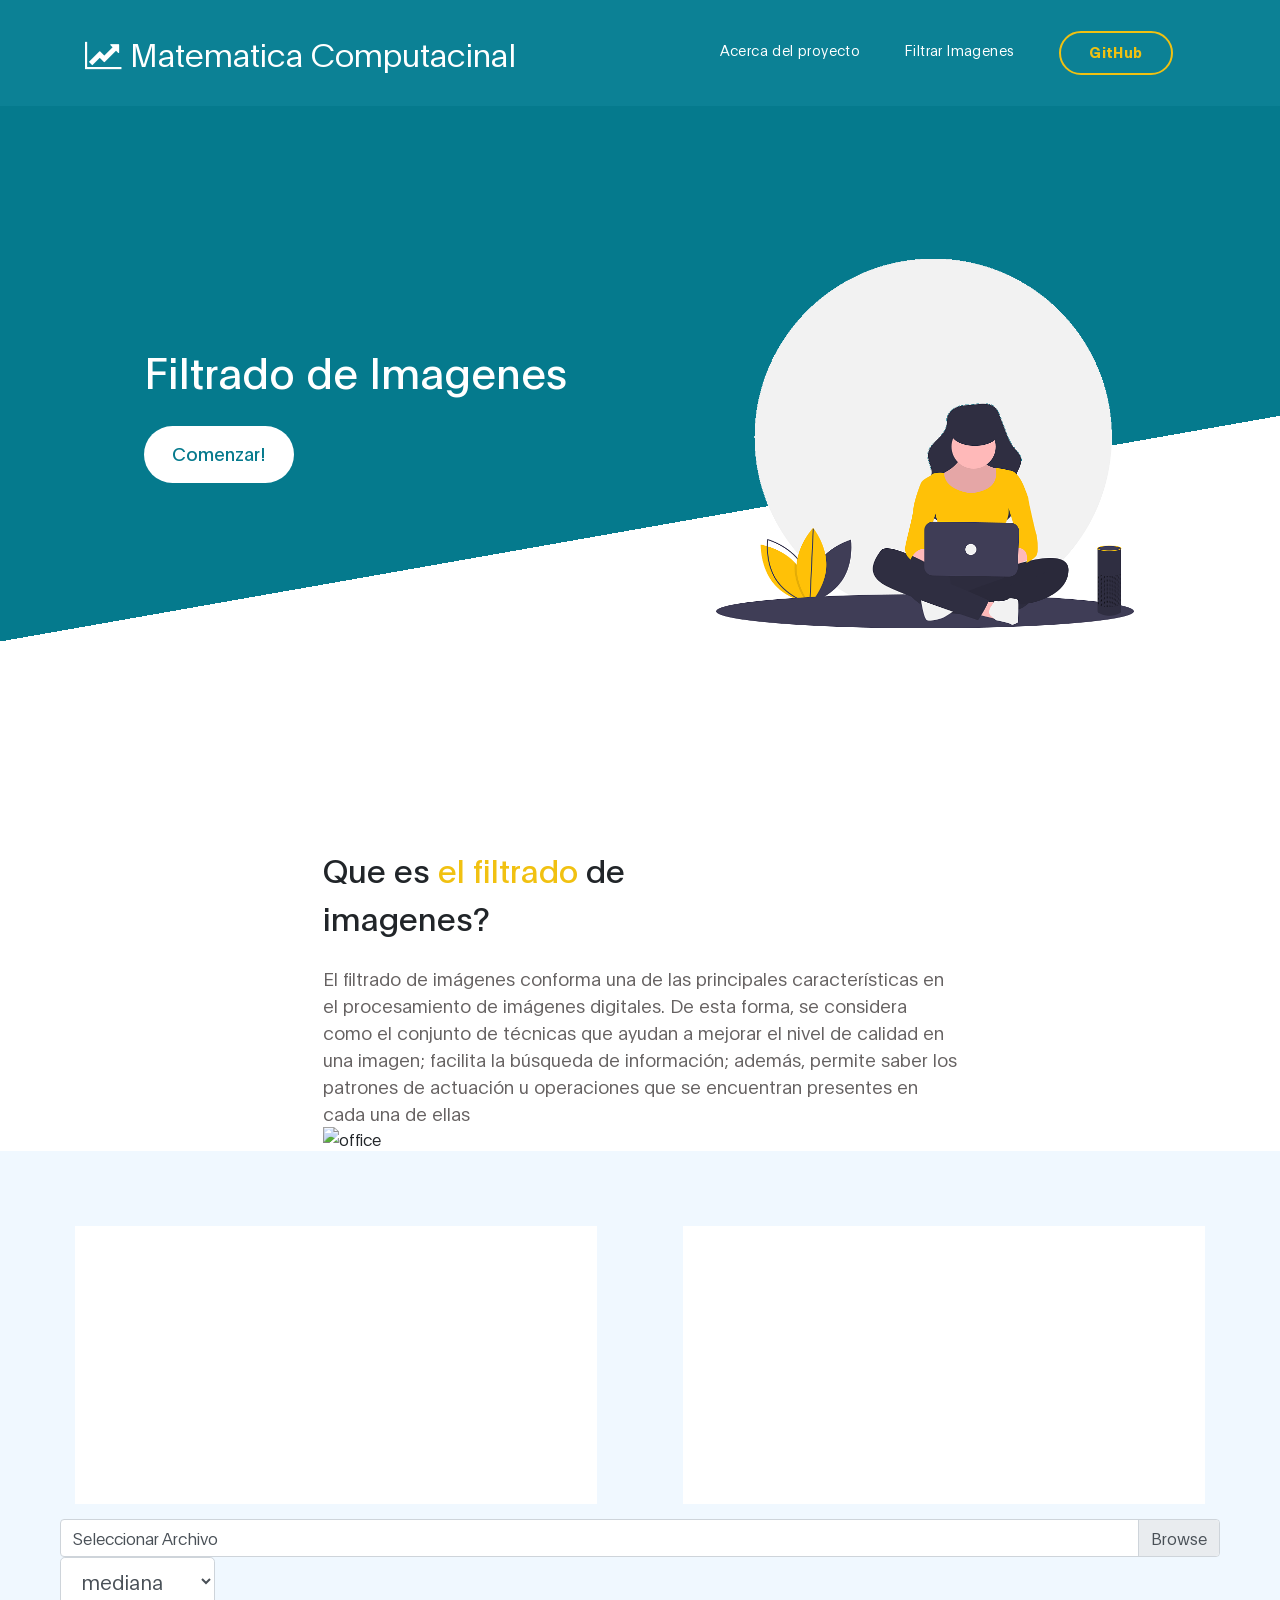
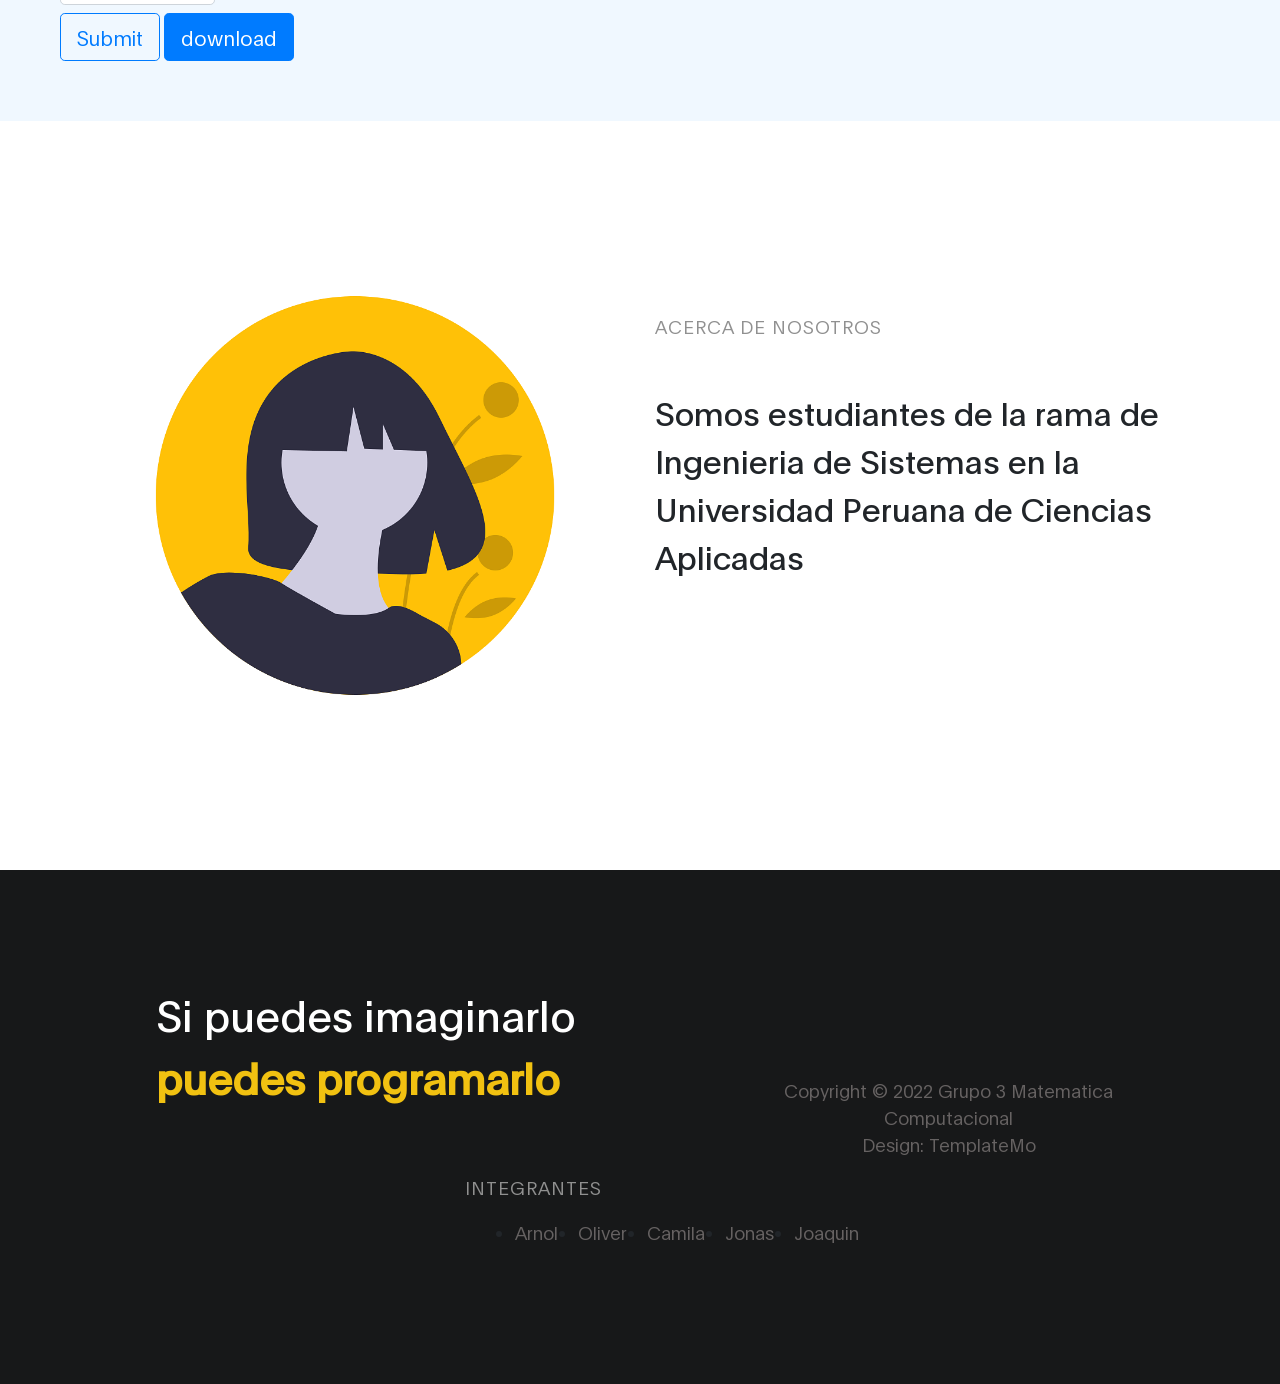
==== index.html @ 37f02e91 "eliminando cosas inutiles" ====
<!DOCTYPE html>
<html lang="en">
    <head>
        <title>Filtrado de Imagenes</title>
        <!--


https://templatemo.com/tm-538-digital-trend

-->
        <meta charset="UTF-8" />
        <meta http-equiv="X-UA-Compatible" content="IE=Edge" />
        <meta name="description" content="" />
        <meta name="keywords" content="" />
        <meta name="author" content="" />
        <meta
            name="viewport"
            content="width=device-width, initial-scale=1, maximum-scale=1"
        />

        <link rel="stylesheet" href="css/bootstrap.min.css" />
        <link rel="stylesheet" href="css/style.css" />
        <link rel="stylesheet" href="css/font-awesome.min.css" />
        <link rel="stylesheet" href="css/aos.css" />
        <link rel="stylesheet" href="css/owl.carousel.min.css" />
        <link rel="stylesheet" href="css/owl.theme.default.min.css" />
        <link rel="stylesheet" href="codigo/style.css" />

        <!-- MAIN CSS -->
        <link rel="stylesheet" href="css/templatemo-digital-trend.css" />
    </head>

    <body>
        <!-- MENU BAR -->
        <nav class="navbar navbar-expand-lg">
            <div class="container">
                <a class="navbar-brand" href="index.html">
                    <i class="fa fa-line-chart"></i>
                    Matematica Computacinal
                </a>

                <button
                    class="navbar-toggler"
                    type="button"
                    data-toggle="collapse"
                    data-target="#navbarNav"
                    aria-controls="navbarNav"
                    aria-expanded="false"
                    aria-label="Toggle navigation"
                >
                    <span class="navbar-toggler-icon"></span>
                </button>

                <div class="collapse navbar-collapse" id="navbarNav">
                    <ul class="navbar-nav ml-auto">
                        <li class="nav-item">
                            <a href="#about" class="nav-link smoothScroll"
                                >Acerca del proyecto</a
                            >
                        </li>
                        <li class="nav-item">
                            <a href="#project" class="nav-link smoothScroll"
                                >Filtrar Imagenes</a
                            >
                        </li>
                        <li class="nav-item">
                            <a
                                href="https://github.com/oliverTuesta/filtradoImagenes"
                                target="_blank"
                                class="nav-link contact"
                                >GitHub</a
                            >
                        </li>
                    </ul>
                </div>
            </div>
        </nav>

        <!-- HERO -->
        <section
            class="hero hero-bg d-flex justify-content-center align-items-center"
        >
            <div class="container">
                <div class="row">
                    <div
                        class="col-lg-6 col-md-10 col-12 d-flex flex-column justify-content-center align-items-center"
                    >
                        <div class="hero-text">
                            <h1 class="text-white" data-aos="fade-up">
                                Filtrado de Imagenes
                            </h1>

                            <a
                                href="#project"
                                class="custom-btn btn-bg btn mt-3"
                                data-aos="fade-up"
                                data-aos-delay="100"
                                >Comenzar!</a
                            >
                        </div>
                    </div>

                    <div class="col-lg-6 col-12">
                        <div
                            class="hero-image"
                            data-aos="fade-up"
                            data-aos-delay="300"
                        >
                            <img
                                src="images/working-girl.png"
                                class="img-fluid"
                                alt="working girl"
                            />
                        </div>
                    </div>
                </div>
            </div>
        </section>

        <!-- ABOUT -->
        <section class="about section-padding pb-0" id="about">
            <div class="container">
                <div class="row">
                    <div class="col-lg-7 mx-auto col-md-10 col-12">
                        <div class="about-info">
                            <h2 class="mb-4" data-aos="fade-up">
                                Que es
                                <strong>el filtrado</strong>
                                de imagenes?
                            </h2>

                            <p class="mb-0" data-aos="fade-up">
                                El filtrado de imágenes conforma una de las
                                principales características en el procesamiento
                                de imágenes digitales. De esta forma, se
                                considera como el conjunto de técnicas que
                                ayudan a mejorar el nivel de calidad en una
                                imagen; facilita la búsqueda de información;
                                además, permite saber los patrones de actuación
                                u operaciones que se encuentran presentes en
                                cada una de ellas
                            </p>
                        </div>

                        <div
                            class="about-image"
                            data-aos="fade-up"
                            data-aos-delay="200"
                        >
                            <img
                                src="images/office.png"
                                class="img-fluid"
                                alt="office"
                            />
                        </div>
                    </div>
                </div>
            </div>
        </section>

        <!-- PROJECT -->
        <section class="project section-padding" id="project">
            <div data-aos="fade-up" class="imagenes">
                <canvas id="imagen_filtrada" width="750" height="400"> </canvas>
                <canvas id="imagen_original" width="750" height="400"> </canvas>
            </div>
            <div class="custom-file" data-aos="fade-up">
                <input
                    id="image_input"
                    type="file"
                    class="custom-file-input"
                    lang="es"
                    accept="image/jpeg, jpg, png"
                />
                <label class="custom-file-label" for="customFileLang"
                    >Seleccionar Archivo</label
                >
            </div>
            <form data-aos="fade-up" action="filtro" method="post">
                <label for="filtro" class="">
                    <select
                        data-aos="fade-up"
                        name="filtro"
                        id="filtro"
                        class="form-control form-control-lg"
                    >
                        <option value="mediana">mediana</option>
                        <option value="media1/9">media1/9</option>
                        <option value="media1/16">media1/16</option>
                        <option value="laplaciano">lapaciano</option>
                    </select>
                </label>
            </form>
            <div id="submit">
                <button
                    class="btn btn-lg btn-outline-primary"
                    data-aos="fade-up"
                    id="submit"
                    type="submit"
                    onclick="submit()"
                >
                    Submit
                </button>

                <button
                    class="btn btn-lg btn-primary"
                    data-aos="fade-up"
                    id="download-button"
                    type="download"
                    onclick="downloadCanvas()"
                >
                    download
                </button>
            </div>
        </section>

        <!-- TESTIMONIAL -->
        <section class="testimonial section-padding">
            <div class="container">
                <div class="row">
                    <div class="col-lg-6 col-md-5 col-12">
                        <div class="contact-image" data-aos="fade-up">
                            <img
                                src="images/female-avatar.png"
                                class="img-fluid"
                                alt="website"
                            />
                        </div>
                    </div>

                    <div class="col-lg-6 col-md-7 col-12">
                        <h4
                            class="my-5 pt-3"
                            data-aos="fade-up"
                            data-aos-delay="100"
                        >
                            Acerca de Nosotros
                        </h4>

                        <div
                            class="quote"
                            data-aos="fade-up"
                            data-aos-delay="200"
                        ></div>

                        <h2
                            class="mb-4"
                            data-aos="fade-up"
                            data-aos-delay="300"
                        >
                            Somos estudiantes de la rama de Ingenieria de
                            Sistemas en la Universidad Peruana de Ciencias
                            Aplicadas
                        </h2>
                    </div>
                </div>
            </div>
        </section>
        <footer class="site-footer">
            <div class="container">
                <div class="row">
                    <div class="col-lg-5 mx-lg-auto col-md-8 col-10">
                        <h1
                            class="text-white"
                            data-aos="fade-up"
                            data-aos-delay="100"
                        >
                            Si puedes imaginarlo
                            <strong>puedes programarlo</strong>
                        </h1>
                    </div>

                    <div
                        class="col-lg-4 mx-lg-auto text-center col-md-8 col-12"
                        data-aos="fade-up"
                        data-aos-delay="400"
                    >
                        <p class="copyright-text">
                            Copyright &copy; 2022 Grupo 3 Matematica
                            Computacional
                            <br />
                            <a
                                rel="nofollow noopener"
                                href="https://templatemo.com"
                                >Design: TemplateMo</a
                            >
                        </p>
                    </div>

                    <div
                        class="col-lg-4 mx-lg-auto col-md-6 col-12"
                        data-aos="fade-up"
                        data-aos-delay="500"
                    >
                        <h4>Integrantes</h4>
                        <ul id="integrantes">
                            <li>
                                <p>Arnol</p>
                            </li>
                            <li>
                                <p>Oliver</p>
                            </li>

                            <li>
                                <p>Camila</p>
                            </li>
                            <li>
                                <p>Jonas</p>
                            </li>
                            <li>
                                <p>Joaquin</p>
                            </li>
                        </ul>
                    </div>
                </div>
            </div>
        </footer>

        <!-- SCRIPTS -->
        <script src="codigo/app.js"></script>
        <script src="js/jquery.min.js"></script>
        <script src="js/bootstrap.min.js"></script>
        <script src="js/aos.js"></script>
        <script src="js/owl.carousel.min.js"></script>
        <script src="js/smoothscroll.js"></script>
        <script src="js/custom.js"></script>
    </body>
</html>
---- css/style.css ----
#integrantes {
    display: flex;
    flex-direction: row;
}
#integrantes li {
    margin: 10px;
}
---- codigo/style.css ----
#project {
    padding: 60px;
}

#imagen_filtrada,
#imagen_original {
    background-color: White;
}

.imagenes {
    text-align: center;
    display: flex;
    flex-direction: row-reverse;
    justify-content: space-between;
}
.imagenes canvas {
    margin: 15px;
    width: 45%;
}

@media (max-width: 880px) {
    .imagenes {
        margin-left: auto;
        margin-right: auto;
        width: 100%;
        margin: 15px auto;
        flex-direction: column;
        width: max-content;
    }
}

#image_input {
    margin: 10px;
}
---- css/templatemo-digital-trend.css ----
/*

DIGITAL TREND

https://templatemo.com/tm-538-digital-trend

*/
  
  @font-face {
      font-family: 'Plain-Regular';
      src: url('../fonts/Plain-Regular.woff2') format('woff2'),
          url('../fonts/Plain-Regular.woff') format('woff');
      font-weight: normal;
      font-style: normal;
  }

  @font-face {
      font-family: 'Plain-Light';
      src: url('../fonts/Plain-Light.woff2') format('woff2'),
          url('../fonts/Plain-Light.woff') format('woff');
      font-weight: bold;
      font-style: normal;
  }

  @font-face {
      font-family: 'Plain-Bold';
      src: url('../fonts/Plain-Bold.woff2') format('woff2'),
          url('../fonts/Plain-Bold.woff') format('woff');
      font-weight: bold;
      font-style: normal;
  }

  :root {
    --primary-color:        #057a8d;
    --secondary-color:      #f1c111;
    --white-color:          #ffffff;
    --dark-color:           #171819;
    --project-bg:           #f0f8ff;
    --menu-bg:              #0c8195;

    --title-color:          #15141a;
    --gray-color:           #909090;
    --link-color:           #404040;
    --p-color:              #666262;

    --base-font-family:     'Plain-Light', sans-serif;
    --title-font-family:    'Plain-Regular', sans-serif;
    --font-bold-family:     'Plain-Bold', sans-serif;
    --font-weight-bold:     bold;

    --h1-font-size:         42px;
    --h2-font-size:         32px;
    --h3-font-size:         24px;
    --p-font-size:          18px;
    --base-font-size:       16px;
    --menu-font-size:       14px;

    --border-radius-large:  100px;
    --border-radius-small:  5px;
  }

  body {
    background: var(--white-color);
    font-family: var(--base-font-family);
  }


  /*---------------------------------------
     TYPOGRAPHY              
  -----------------------------------------*/

  h1,h2,h3,h4,h5,h6 {
    font-family: var(--title-font-family);
    line-height: inherit;
  }

  h1 {
    color: var(--title-color);
    font-size: var(--h1-font-size);
  }

  h2 {
    font-size: var(--h2-font-size);
    font-weight: 100;
  }

  h3 {
    font-size: var(--h3-font-size);
    font-weight: 100;
    margin-bottom: 0;
  }

  h4 {
    color: var(--gray-color);
    font-family: var(--base-font-family);
    font-size: var(--p-font-size);
    letter-spacing: 1px;
    text-transform: uppercase;
  }

  p {
    color: var(--p-color);
    font-size: var(--p-font-size);
    line-height: 1.5em;
  }

  b, 
  strong {
    letter-spacing: 0;
    color: var(--secondary-color);
  }


  /*  BLOCKQUOTES */
  .quote {
    position: relative;
    margin: 0;
  }

  .quote::after {
    content: "“";
    position: absolute;
    bottom: -80px;
    left: 20px;
    font-family: times;
    color: var(--gray-color);
    font-weight: var(--font-weight-bold);
    font-size: 14em;
    line-height: 0;
    opacity: 0.10;
  }

  blockquote {
    border-left: 5px solid rgba(0,0,0,0.05);
    display: block;
    margin: 42px 0;
    padding: 14px 22px;
    color: rgba(0,0,0,0.5);
  }


  /* BUTTON */
  .custom-btn {
    background: transparent;
    border: 2px solid var(--dark-color);
    border-radius: var(--border-radius-large);
    padding: 12px 26px 14px 26px;
    color: var(--dark-color);
    font-family: var(--title-font-family);
    font-size: var(--p-font-size);
    white-space: nowrap;
  }

  .custom-btn.btn-bg {
    background: var(--white-color);
    color: var(--primary-color);
    border-color: transparent;
	transition: all .3s ease;
  }
  
  .custom-btn:hover,
  .custom-btn:focus {
    background: var(--dark-color);
    color: var(--white-color);
    border-color: transparent;
  }


  /*---------------------------------------
     GENERAL               
  -----------------------------------------*/

  * {
    -webkit-box-sizing: border-box;
    -moz-box-sizing: border-box;
    box-sizing: border-box;
  }

  *::before,
  *::after {
    -webkit-box-sizing: border-box;
    -moz-box-sizing: border-box;
    box-sizing: border-box;
  }

  a {
    color: var(--link-color);
    font-weight: normal;
    text-decoration: none;
  }

  a:hover, 
  a:active, 
  a:focus {
    color: var(--secondary-color);
    outline: none;
    text-decoration: none;
  }

  ::selection {
    background: var(--secondary-color);
    color: var(--white-color);
  }

  .section-padding {
    padding: 8em 0;
  }
  .section-padding-half {
    padding: 4em 0;
  }

  .google-map iframe {
    display: block;
    width: 100%;
  }



  /*---------------------------------------
    MENU             
  -----------------------------------------*/

  .navbar {
    background: var(--menu-bg);
    z-index: 2;
    top: 0;
    right: 0;
    left: 0;
    padding: 1.5em;
  }

  .navbar-brand {
    color: var(--white-color);
    font-size: var(--h2-font-size);
  }

  .nav-link {
    color: var(--white-color);
    font-size: var(--menu-font-size);
    letter-spacing: 0.4px;
    margin: 0 1.6em;
    padding: 0.6em;
  }

  .nav-link.active,
  .nav-link:hover {
    color: var(--secondary-color);
  }

  .navbar-expand-lg .navbar-nav .nav-link {
    padding-right: 0;
    padding-left: 0;
  }

  .navbar-expand-lg .navbar-nav .nav-link.contact {
    border: 2px solid var(--secondary-color);
    border-radius: var(--border-radius-large);
    color: var(--secondary-color);
    font-family: var(--font-bold-family);
    padding: 0.6em 2em 0.8em 2em;
  }

  .navbar-expand-lg .navbar-nav .nav-link.contact:hover,
  .navbar-expand-lg .navbar-nav .nav-link.contact.active {
    background: var(--secondary-color);
    color: var(--white-color);
  }

  .navbar-nav .navbar-toggler-icon {
    background: none;
  }

  .navbar-toggler {
    border: 0;
    padding: 0;
    cursor: pointer;
    margin: 0 10px 0 0;
    width: 30px;
    height: 35px;
    outline: none;
  }

  .navbar-toggler:focus {
    outline: none;
  }

  .navbar-toggler[aria-expanded="true"] .navbar-toggler-icon {
    background: transparent;
  }

  .navbar-toggler[aria-expanded="true"] .navbar-toggler-icon::before,
  .navbar-toggler[aria-expanded="true"] .navbar-toggler-icon::after {
    transition: top 300ms 50ms ease, -webkit-transform 300ms 350ms ease;
    transition: top 300ms 50ms ease, transform 300ms 350ms ease;
    transition: top 300ms 50ms ease, transform 300ms 350ms ease, -webkit-transform 300ms 350ms ease;
    top: 0;
  }

  .navbar-toggler[aria-expanded="true"] .navbar-toggler-icon::before {
    transform: rotate(45deg);
  }

  .navbar-toggler[aria-expanded="true"] .navbar-toggler-icon::after {
    transform: rotate(-45deg);
  }

  .navbar-toggler .navbar-toggler-icon {
    background: var(--white-color);
    transition: background 10ms 300ms ease;
    display: block;
    width: 30px;
    height: 2px;
    position: relative;
  }

  .navbar-toggler .navbar-toggler-icon::before,
  .navbar-toggler .navbar-toggler-icon::after {
    transition: top 300ms 350ms ease, -webkit-transform 300ms 50ms ease;
    transition: top 300ms 350ms ease, transform 300ms 50ms ease;
    transition: top 300ms 350ms ease, transform 300ms 50ms ease, -webkit-transform 300ms 50ms ease;
    position: absolute;
    right: 0;
    left: 0;
    background: var(--white-color);
    width: 30px;
    height: 2px;
    content: '';
  }

  .navbar-toggler .navbar-toggler-icon::before {
    top: -8px;
  }

  .navbar-toggler .navbar-toggler-icon::after {
    top: 8px;
  }



  /*---------------------------------------
     HERO              
  -----------------------------------------*/

  .hero {
    position: relative;
    padding: 5em 0;
    overflow: hidden;
  }

  .hero-bg {
    background: linear-gradient(170deg, var(--primary-color) 64%, var(--white-color) 30%);
  }

  .hero-image {
    position: relative;
    top: 2em;
  }



  /*---------------------------------------
     PROJECT              
  -----------------------------------------*/

  .project {
    background: var(--project-bg);
  }

  .project-wrapper {
    position: relative;
  }

  .project-wrapper img {
    border-radius: var(--border-radius-small);
  }

  .project-info {
    background: var(--white-color);
    border-radius: var(--border-radius-small);
    position: absolute;
    bottom: 32px;
    right: 32px;
    left: 32px;
    width: 90%;
    padding: 32px;
  }

  .project-info small {
    font-family: Plain-Bold;
    color: var(--gray-color);
    position: relative;
    top: 2px;
  }

  .project-info a {
    color: var(--primary-color);
  }

  .project-info .project-icon {
    background: var(--primary-color);
  }

  .project-icon {
    position: absolute;
    right: 30px;
    top: 40px;
    background: var(--dark-color);
    border-radius: var(--border-radius-large);
    color: var(--white-color);
    font-size: var(--h2-font-size);
    width: 40px;
    height: 40px;
    line-height: 40px;
    text-align: center;
    padding-left: 5px;
  }

  .owl-theme .owl-dots .owl-dot {
    outline: none;
  }

  .owl-theme .owl-dots .owl-dot span {
    background: var(--gray-color);
    width: 50px;
    height: 3px;
    margin:  35px 5px;
  }

  .owl-theme .owl-dots .owl-dot.active span, 
  .owl-theme .owl-dots .owl-dot:hover span {
    background: var(--secondary-color);
  }

  .list-detail {
    margin-left: 1em;
    padding-left: 1em;
    position: relative;
  }

  .list-detail li {
    display: block;
    list-style: none;
    margin: 0.6em 0 0 0.8em;
  }

  .list-detail li::before {
    content: "";
    width: 0;
    height: 0;
    border-width: 0 16px 16px 0;
    border-color: transparent var(--secondary-color) transparent transparent;
    border-style: solid;
    position: absolute;
    left: 0;
  }

  .list-detail span {
    position: relative;
    bottom: 5px;
  }

  .client-info img {
    width: 100px;
    margin-right: 1em;
  }



  /*---------------------------------------
      ABOUT            
  -----------------------------------------*/

  .about {
    position: relative;
    overflow: hidden;
  }

  .about-image img {
    display: block;
    margin: 0 auto;
  }



  /*---------------------------------------
      BLOG            
  -----------------------------------------*/

  .blog-header {
    border-radius: var(--border-radius-small);
    position: relative;
    overflow: hidden;
  }

  .blog-header img {
    border-radius: var(--border-radius-small);
    display: block;
  }

  .blog-header-info {
    background: linear-gradient(transparent,rgba(0,0,0,0.95));
    position: absolute;
    right: 0;
    left: 0;
    bottom: 0;
    padding: 2em;
  }

  .blog-header-info h3 {
    max-width: 80%;
  }

  .blog-header-info a {
    color: var(--white-color);
  }

  .blog-header-info a:hover {
    color: var(--secondary-color);
  }

  .blog-sidebar img {
    border-radius: var(--border-radius-small);
    width: 159px;
    margin-right: 22px;
  }

  .blog-sidebar h3 {
    font-size: 18px;
  }



  /*---------------------------------------
     CONTACT              
  -----------------------------------------*/

  .newsletter-form .form-control,
  .contact-form .form-control {
    box-shadow: none;
    background: var(--project-bg);
    border: 0;
    padding: 1.7em 1.3em;
    margin: 14px 0;
  }

  .newsletter-form button,
  .contact-form #submit-button {
    background: var(--primary-color);
    border-radius: var(--border-radius-large);
    color: var(--white-color);
    cursor: pointer;
    font-size: var(--p-font-size);
    line-height: 0px;
    padding: 1.5em 1.3em;
  }

  .newsletter-form button {
    background: var(--secondary-color);
  }



  /*---------------------------------------
     FOOTER              
  -----------------------------------------*/

  .site-footer {
    background: var(--dark-color);
    padding: 7em 0 6em 0;
  }

  .site-footer a {
    color: var(--p-color);
  }

  .site-footer a:hover,
  .footer-icon {
    color: var(--secondary-color);
  }

  .footer-link li {
    display: inline-block;
    list-style: none;
    margin: 0 10px;
  }

  .copyright-text,
  .footer-link,
  .site-footer .social-icon {
    margin-top: 6em;
  }

  .copyright-text {
    margin-top: 5.3em;
  }



  /*---------------------------------------
     SOCIAL ICON              
  -----------------------------------------*/

  .social-icon {
    position: relative;
    padding: 0;
    margin: 4em 0 0 0;
  }

  .social-icon li {
    display: inline-block;
    list-style: none;
  }

  .social-icon li a {
    text-decoration: none;
    display: inline-block;
    font-size: var(--base-font-size);
    margin: 10px;
    text-align: center;
  }



  /*---------------------------------------
     RESPONSIVE STYLES              
  -----------------------------------------*/

  @media screen and (min-width: 1200px) {

    .about-info h2 {
      max-width: 70%;
    }
  }

  @media screen and (min-width: 991px) {

    .project h2 {
      max-width: 32%;
      margin: 0 auto;
    }
  }

  @media screen and (max-width: 991px) {

    .hero {
      padding-top: 14em;
    }

    .hero-text {
      bottom: 2em;
    }

    .navbar {
      padding: 1em;
    }

    .navbar-collapse {
      text-align: center;
      padding: 2.5em 0;
    }

    .nav-link {
      display: inline-block;
    }

    .navbar-expand-lg .navbar-nav .nav-link.contact {
      margin: 1em 0;
    }

    .copyright-text, 
    .footer-link, 
    .site-footer .social-icon {
      margin-top: 3em;
      padding: 0;
      text-align: left;
    }
  }

  @media screen and (max-width: 767px) {

    h1 {
      font-size: 36px;
    }

    h2 {
      font-size: 28px;
    }

    h3 {
      font-size: 22px;
    }

    .project-info {
      right: 0;
      left: 0;
      margin: 0 auto;
    }

    .footer-link, 
    .site-footer .social-icon {
      margin-top: 1em;
    }

    .copyright-text {
      margin: 2.5em 0 1em 0;
    }

    .footer-link li {
      margin-left: 0;
    }
  }
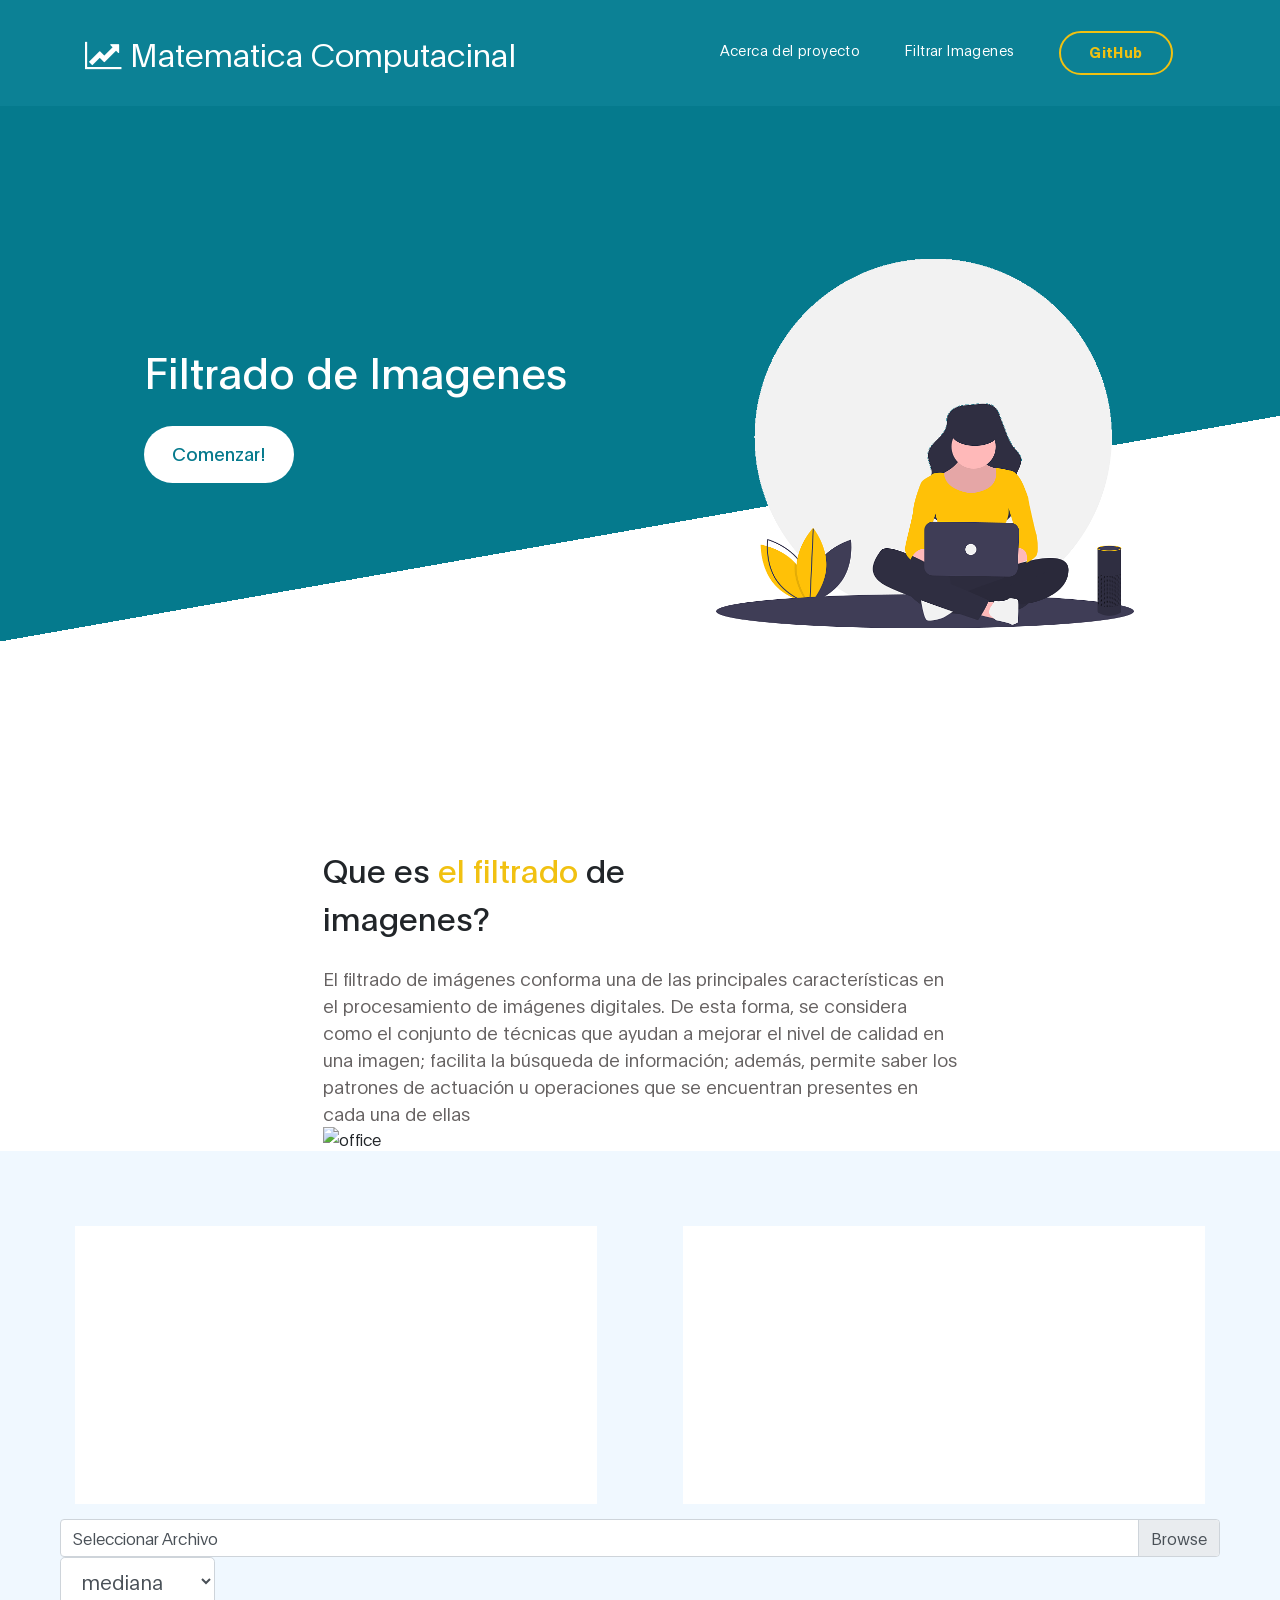
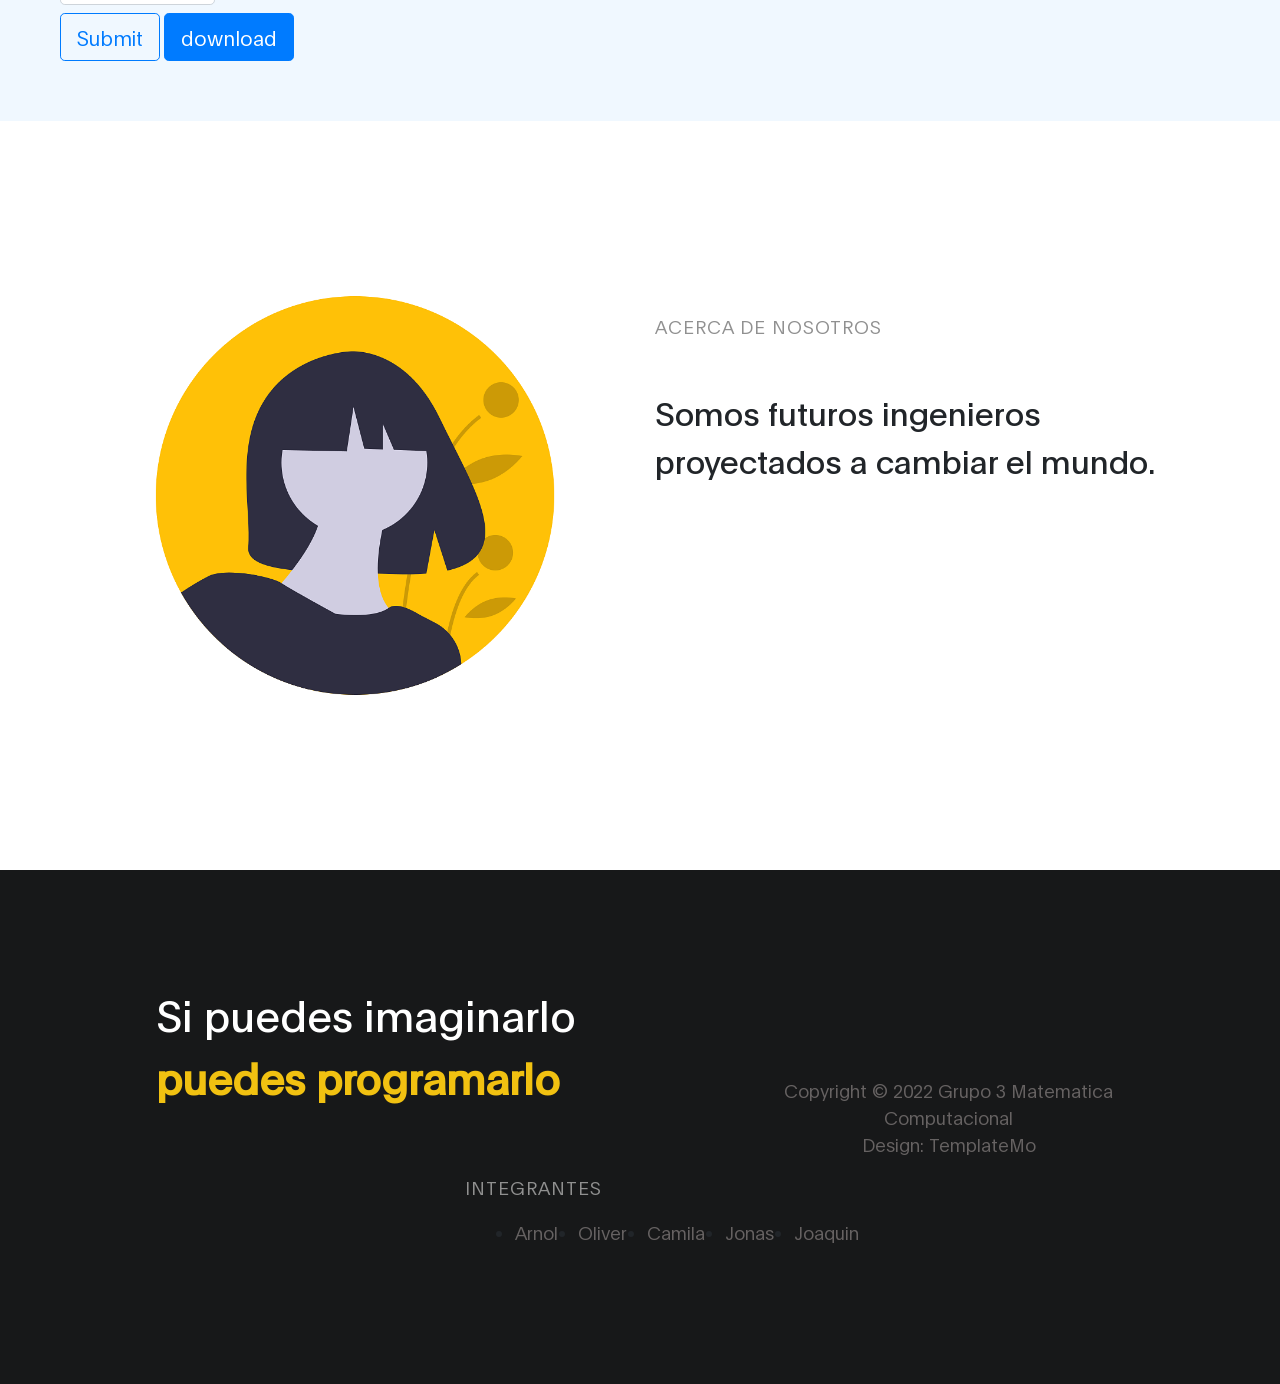
==== commit 53015f82: "Se cambio la frase en "Acerca de nosotros"" ====
--- a/index.html
+++ b/index.html
@@ -170,7 +170,7 @@
                     type="file"
                     class="custom-file-input"
                     lang="es"
-                    accept="image/jpeg, jpg, png"
+                    accept="image/png,image/jpeg,image/jpg"
                 />
                 <label class="custom-file-label" for="customFileLang"
                     >Seleccionar Archivo</label
@@ -248,9 +248,8 @@
                             data-aos="fade-up"
                             data-aos-delay="300"
                         >
-                            Somos estudiantes de la rama de Ingenieria de
-                            Sistemas en la Universidad Peruana de Ciencias
-                            Aplicadas
+                            Somos futuros ingenieros proyectados a cambiar el
+                            mundo.
                         </h2>
                     </div>
                 </div>
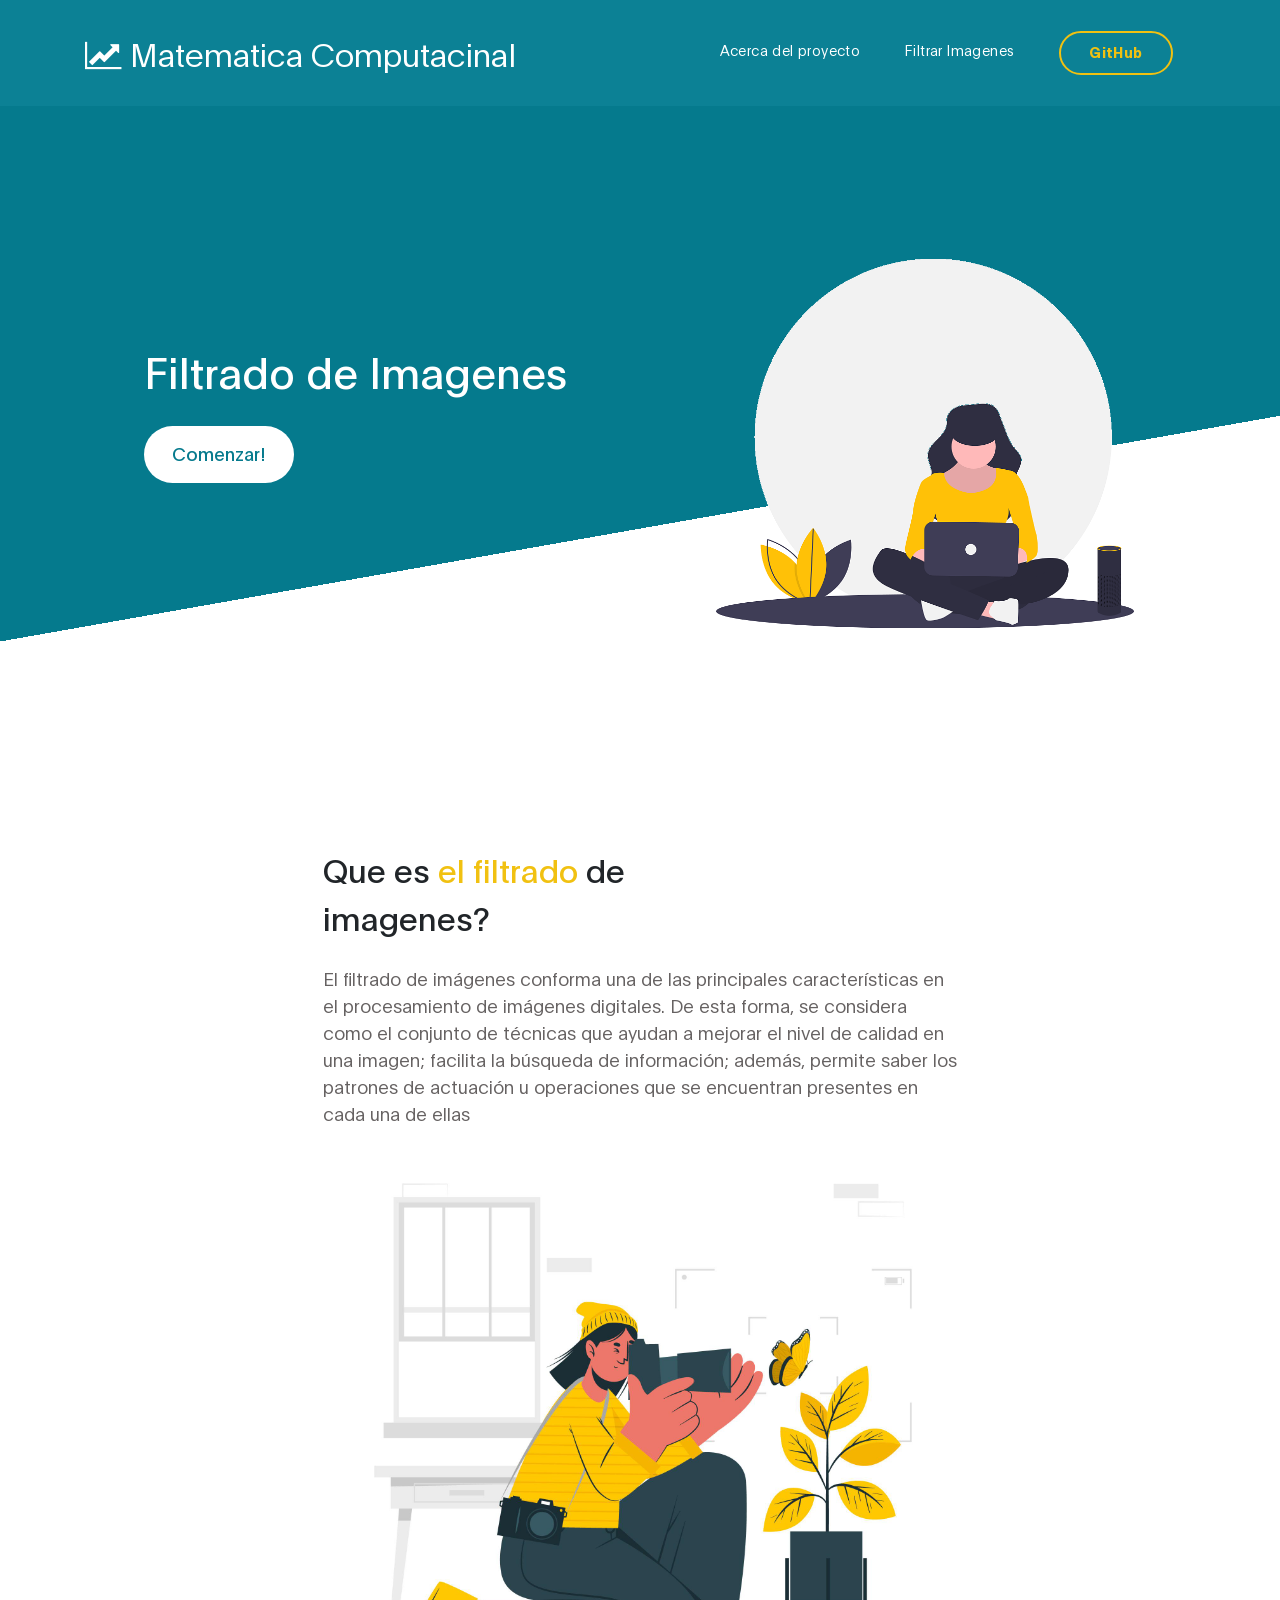
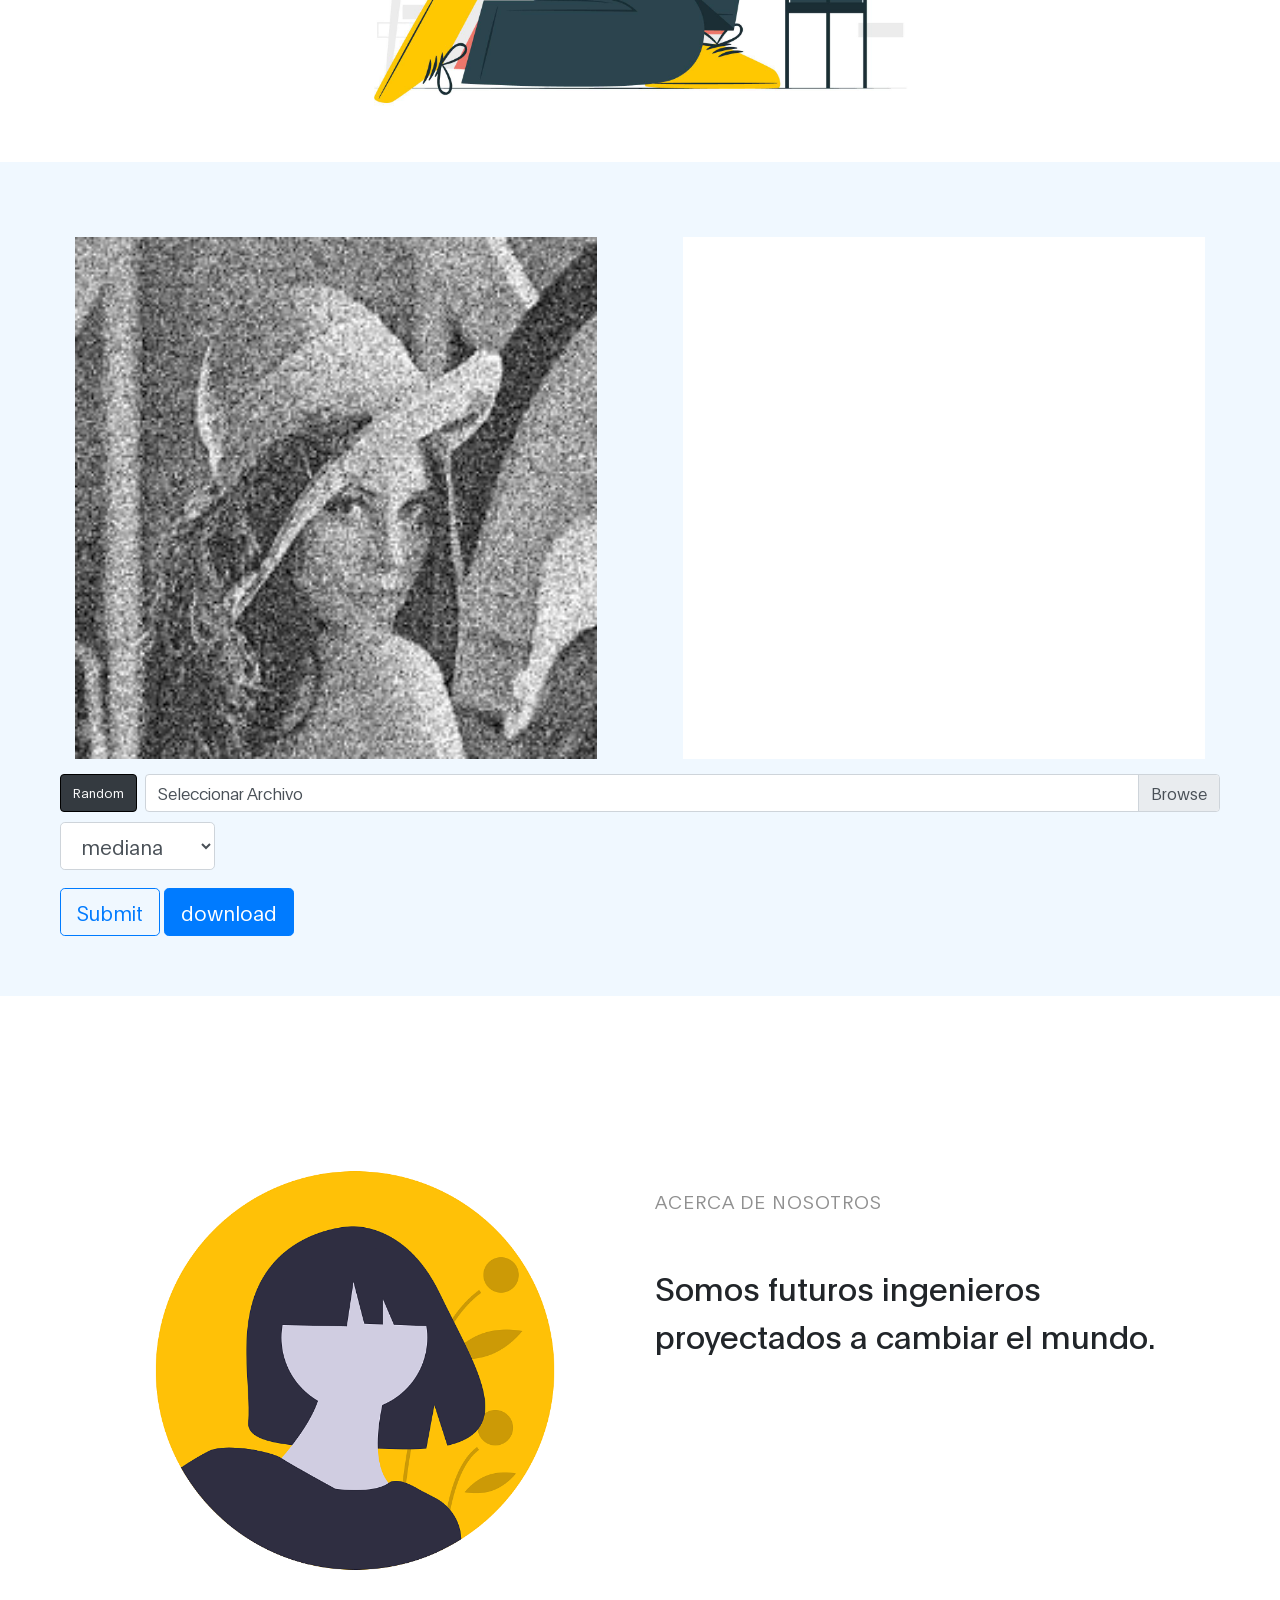
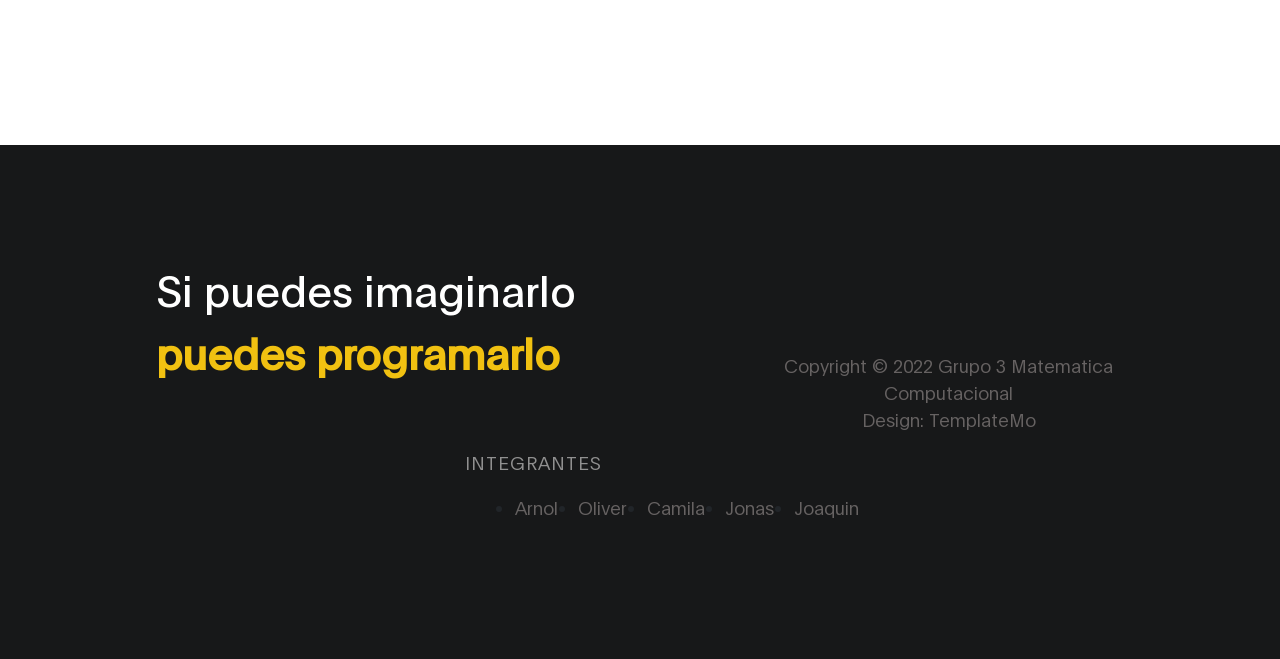
==== commit f1a6c764: "random-image button added" ====
--- a/index.html
+++ b/index.html
@@ -148,9 +148,9 @@
                             data-aos-delay="200"
                         >
                             <img
-                                src="images/office.png"
+                                src="images/photographer.jpg"
                                 class="img-fluid"
-                                alt="office"
+                                alt="photographer"
                             />
                         </div>
                     </div>
@@ -164,17 +164,22 @@
                 <canvas id="imagen_filtrada" width="750" height="400"> </canvas>
                 <canvas id="imagen_original" width="750" height="400"> </canvas>
             </div>
-            <div class="custom-file" data-aos="fade-up">
-                <input
-                    id="image_input"
-                    type="file"
-                    class="custom-file-input"
-                    lang="es"
-                    accept="image/png,image/jpeg,image/jpg"
-                />
-                <label class="custom-file-label" for="customFileLang"
-                    >Seleccionar Archivo</label
-                >
+            <div id="image_picker">
+                <div class="custom-file" data-aos="fade-up">
+                    <input
+                        id="image_input"
+                        type="file"
+                        class="custom-file-input"
+                        lang="es"
+                        accept="image/png,image/jpeg,image/jpg"
+                    />
+                    <label class="custom-file-label" for="customFileLang"
+                        >Seleccionar Archivo</label
+                    >
+                </div>
+                <button class="btn btn-primary bg-dark" onclick="randomImage()">
+                    Random
+                </button>
             </div>
             <form data-aos="fade-up" action="filtro" method="post">
                 <label for="filtro" class="">
--- a/codigo/style.css
+++ b/codigo/style.css
@@ -1,5 +1,22 @@
 #project {
     padding: 60px;
+}
+
+#filtro {
+    margin: 10px 0;
+}
+
+#image_picker {
+    display: flex;
+    flex-direction: row-reverse;
+    justify-content: space-between;
+}
+
+#image_picker button {
+    height: 38px;
+    font-size: 0.8em;
+    margin-right: 8px;
+    border-color: black;
 }
 
 #imagen_filtrada,
@@ -20,12 +37,10 @@
 
 @media (max-width: 880px) {
     .imagenes {
-        margin-left: auto;
-        margin-right: auto;
+        flex-direction: column-reverse;
+    }
+    .imagenes canvas {
         width: 100%;
-        margin: 15px auto;
-        flex-direction: column;
-        width: max-content;
     }
 }
 
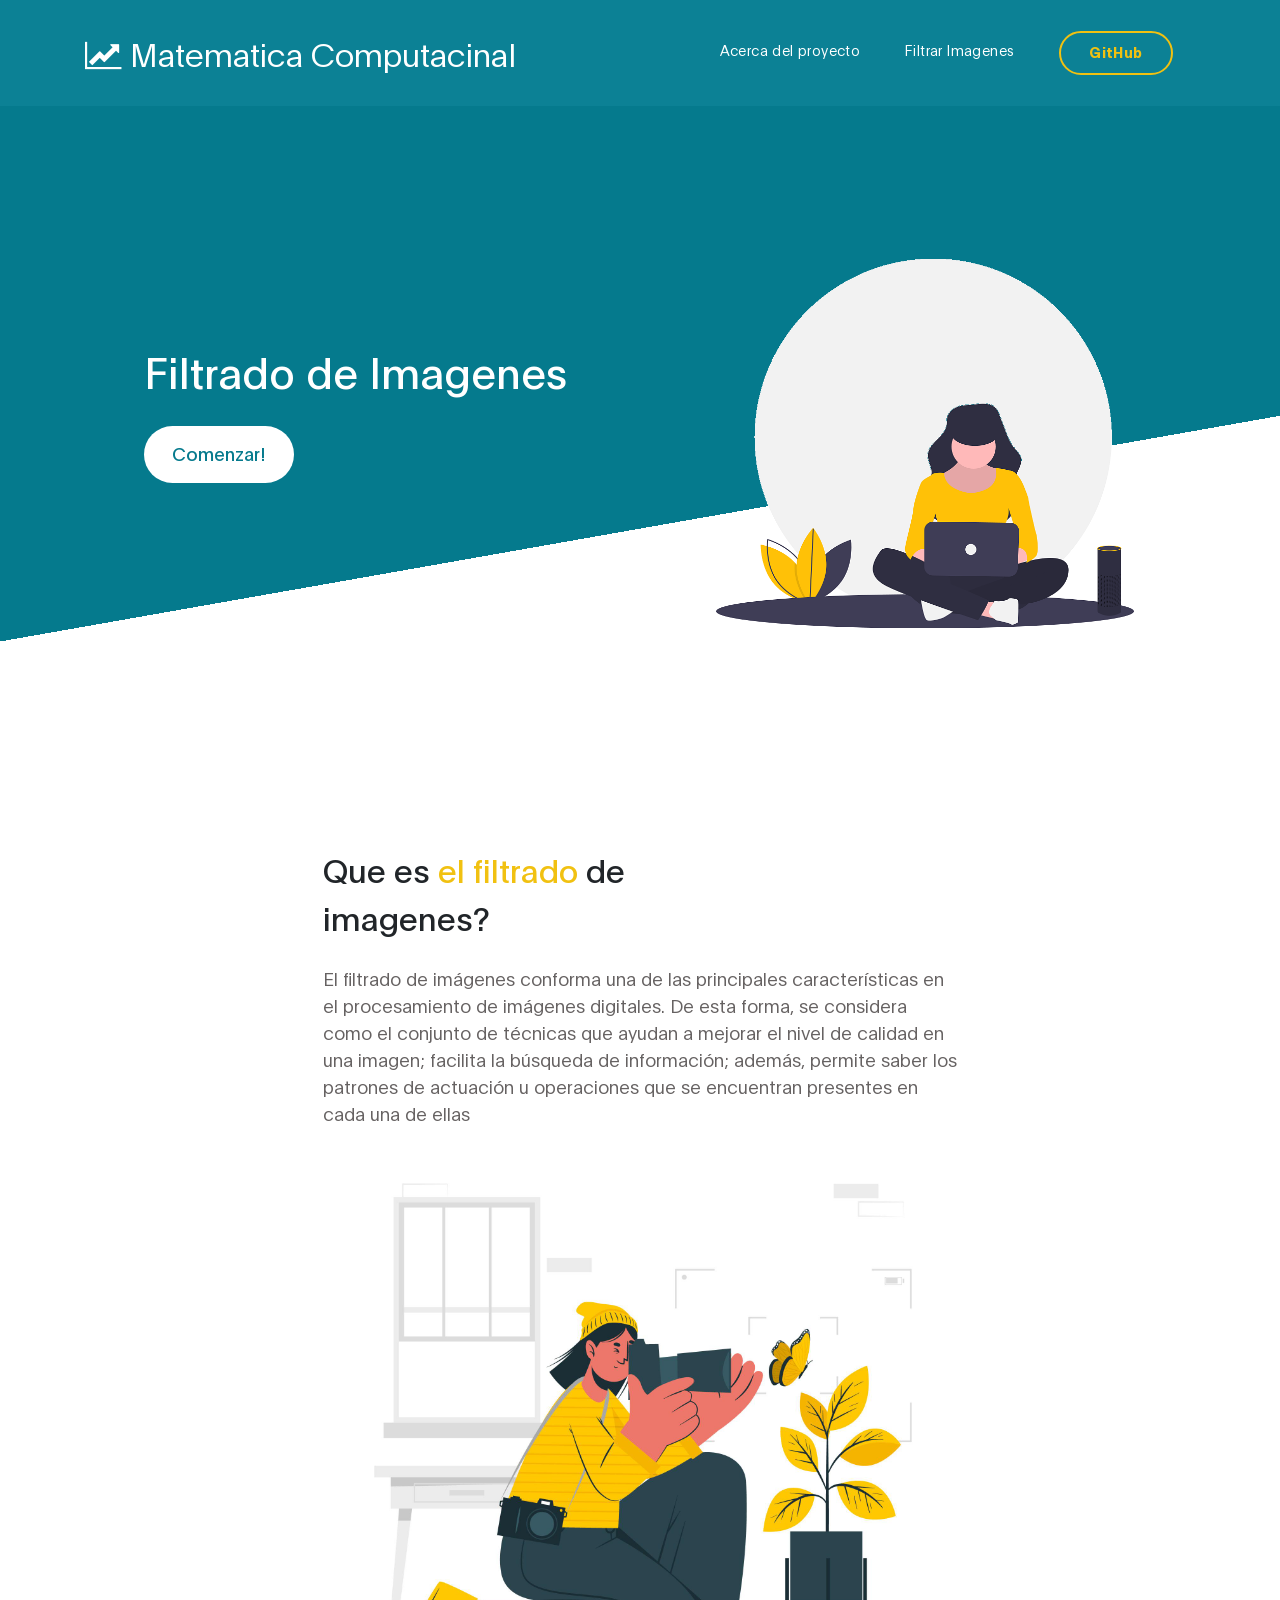
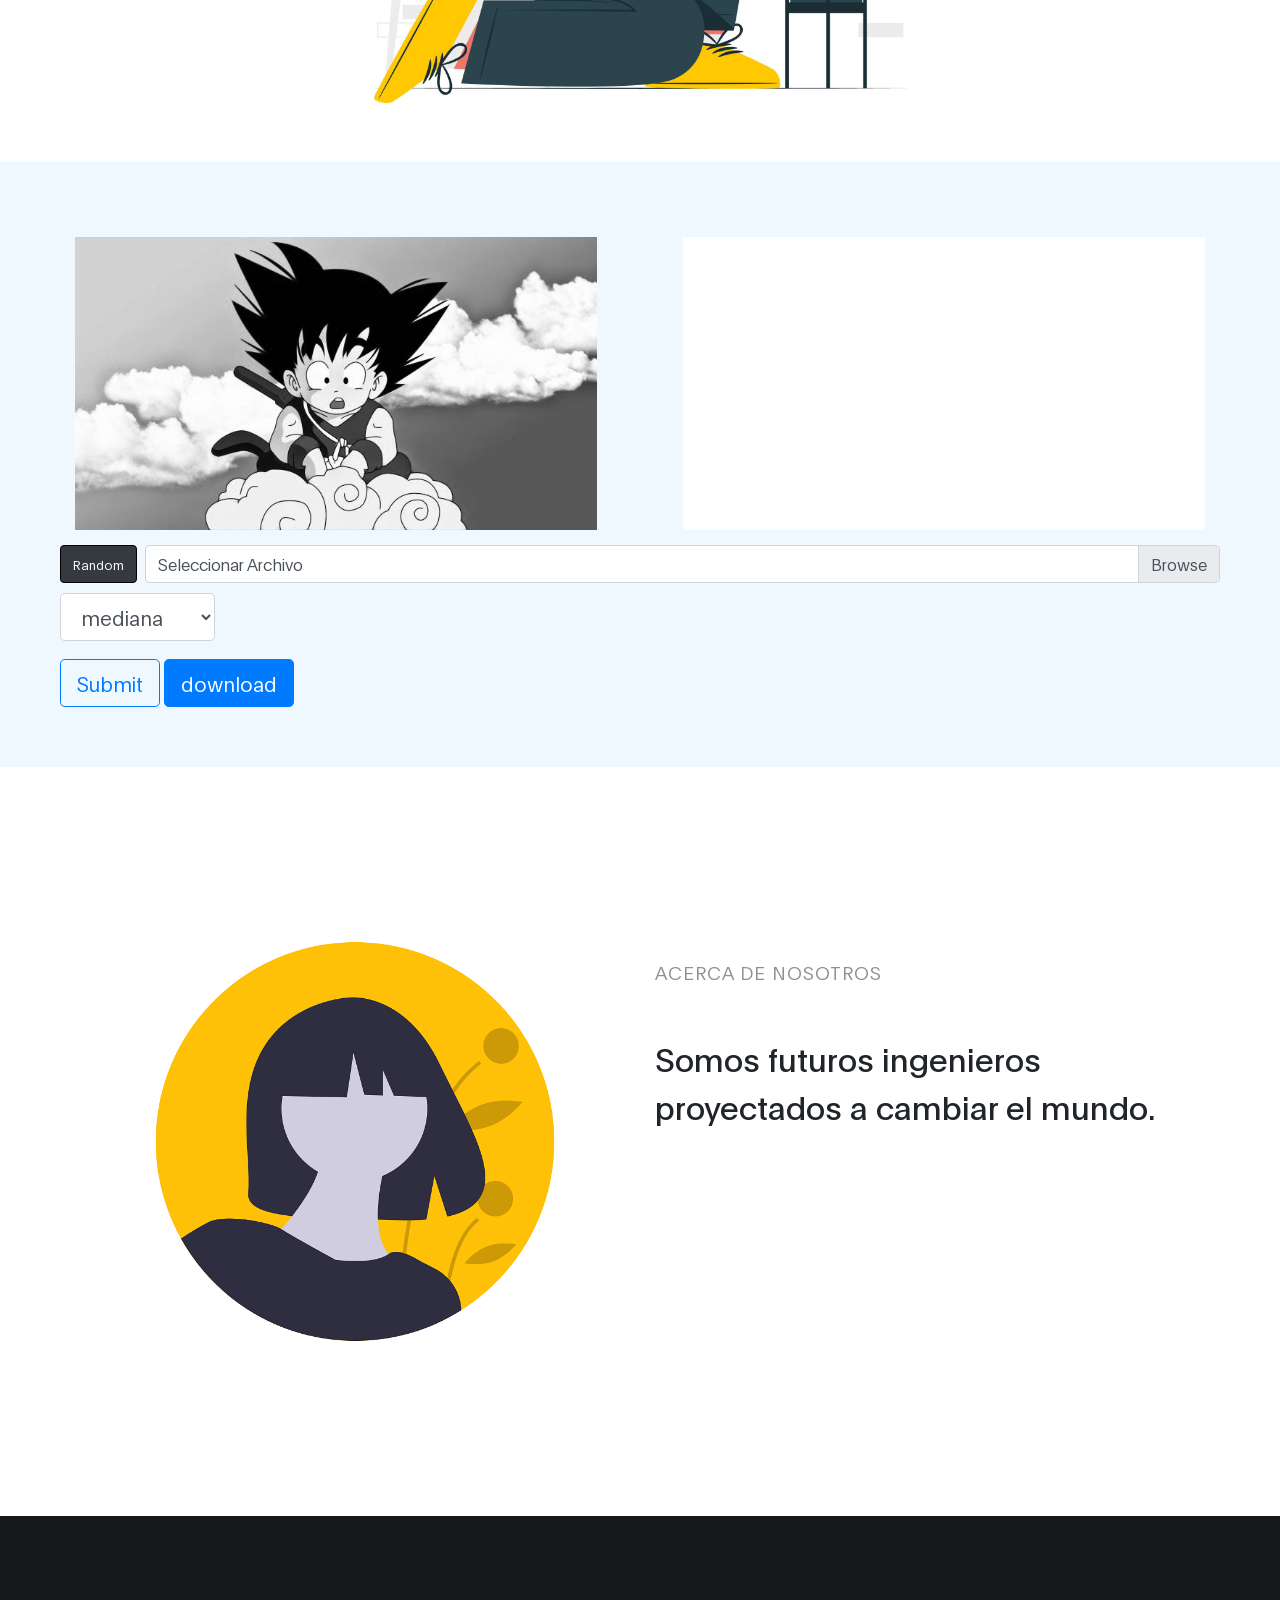
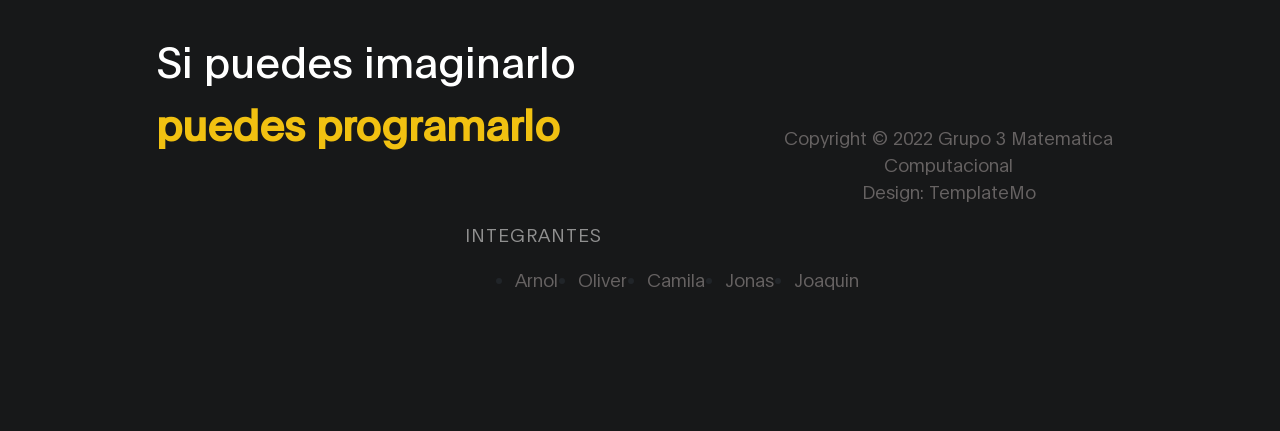
==== commit 9ccf512d: "los integrantes ahora se muestran en columna cuando estamos en un telefono" ====
--- a/index.html
+++ b/index.html
@@ -34,7 +34,11 @@
         <!-- MENU BAR -->
         <nav class="navbar navbar-expand-lg">
             <div class="container">
-                <a class="navbar-brand" href="index.html">
+                <a
+                    id="matematica_computacional"
+                    class="navbar-brand"
+                    href="index.html"
+                >
                     <i class="fa fa-line-chart"></i>
                     Matematica Computacinal
                 </a>
--- a/codigo/style.css
+++ b/codigo/style.css
@@ -35,13 +35,25 @@
     width: 45%;
 }
 
+#integrantes {
+    display: flex;
+    flex-direction: row;
+}
+
 @media (max-width: 880px) {
+    #matematica_computacional {
+        font-size: 1em;
+    }
     .imagenes {
         flex-direction: column-reverse;
     }
     .imagenes canvas {
         width: 100%;
     }
+
+    #integrantes {
+        flex-direction: column;
+    }
 }
 
 #image_input {
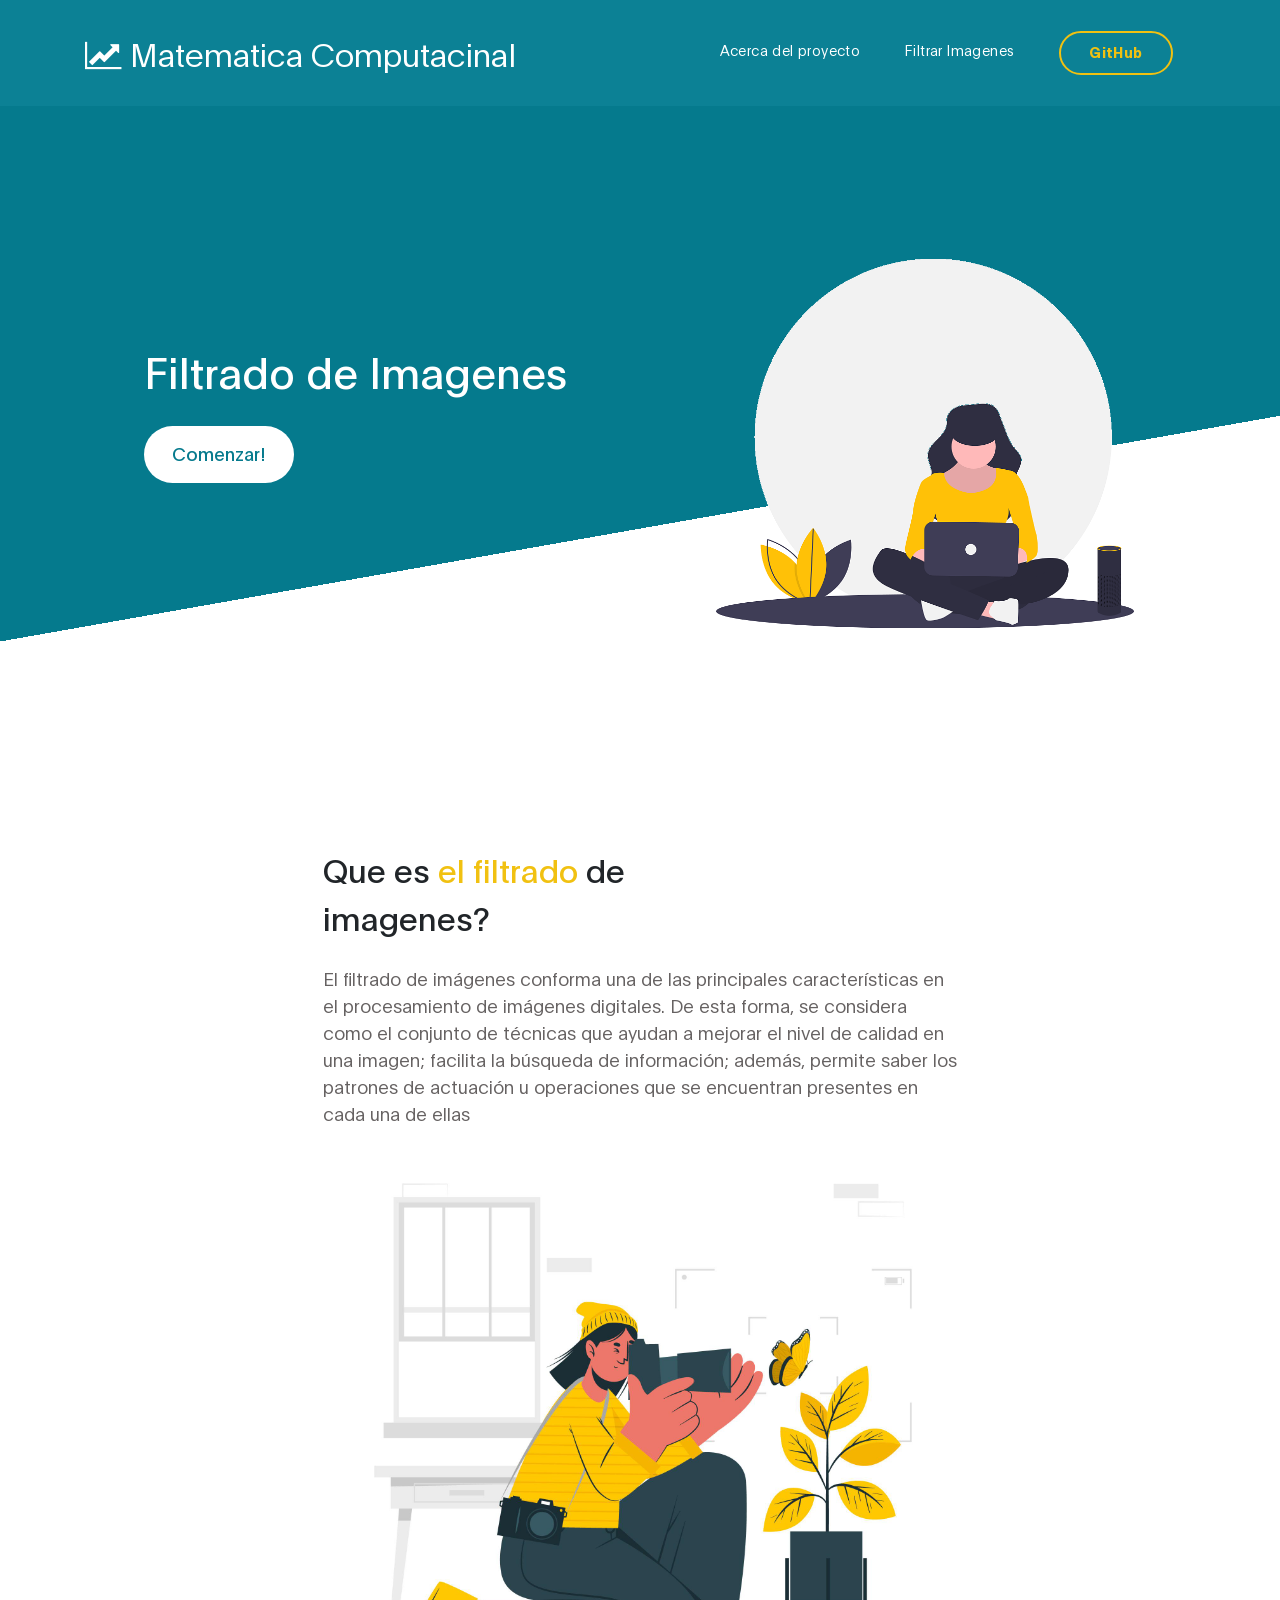
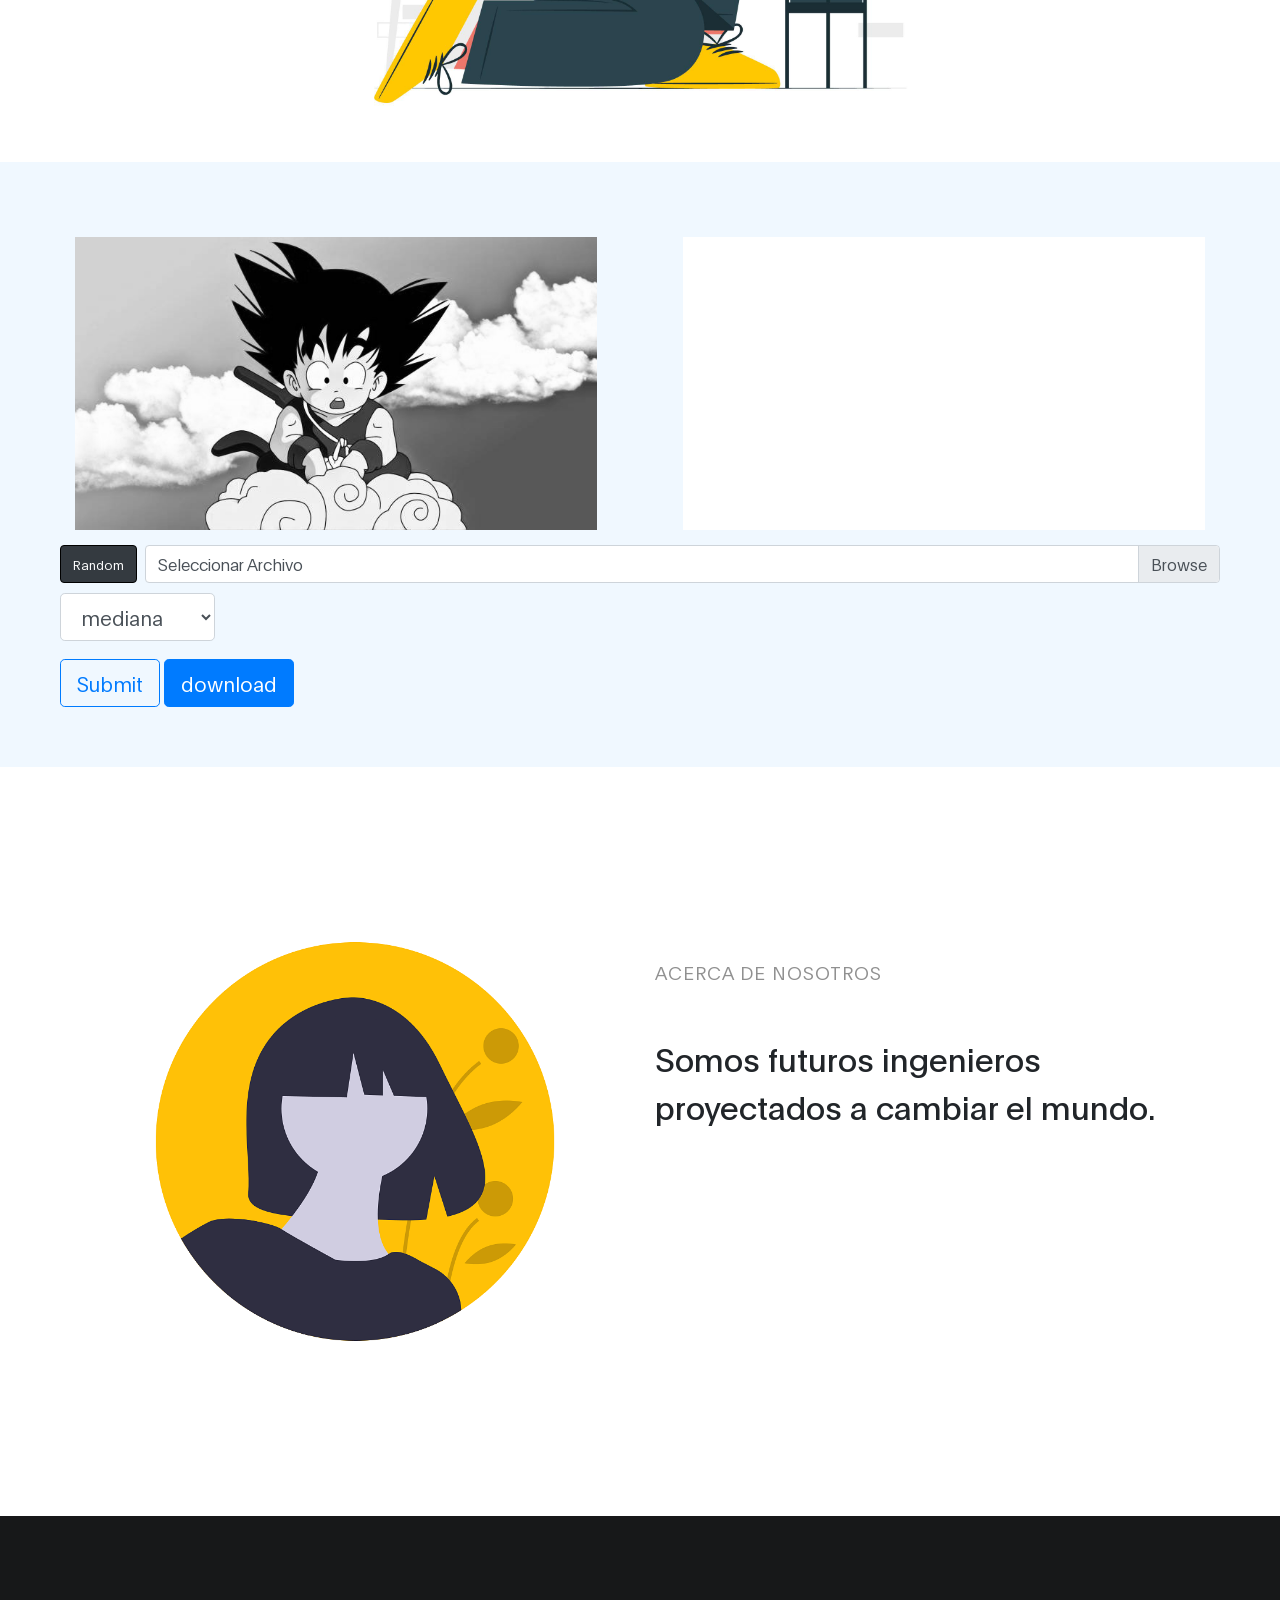
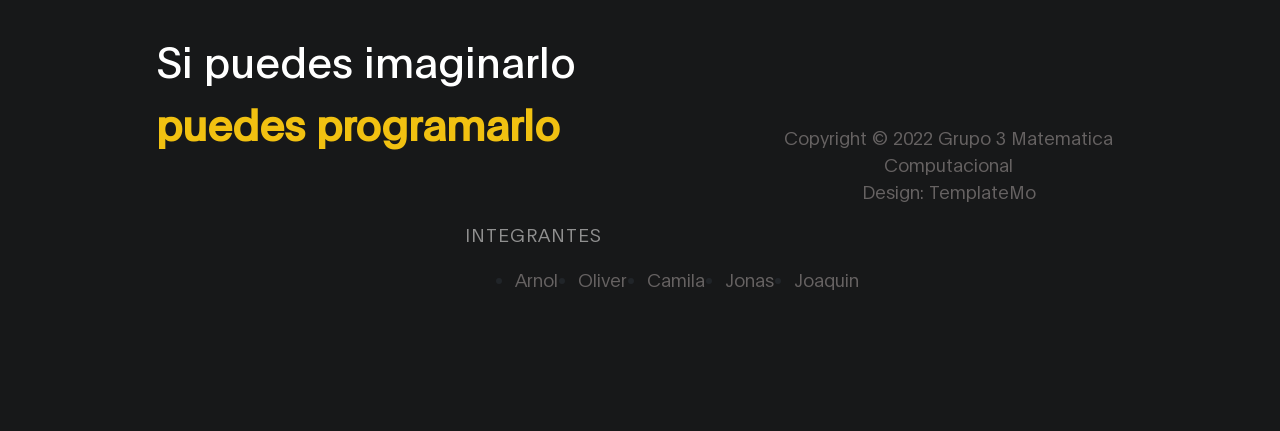
==== commit d969d94d: "fade up in the project section solved" ====
--- a/index.html
+++ b/index.html
@@ -163,13 +163,17 @@
         </section>
 
         <!-- PROJECT -->
-        <section class="project section-padding" id="project">
-            <div data-aos="fade-up" class="imagenes">
+        <section
+            data-aos="fade-up"
+            class="project section-padding"
+            id="project"
+        >
+            <div class="imagenes">
                 <canvas id="imagen_filtrada" width="750" height="400"> </canvas>
                 <canvas id="imagen_original" width="750" height="400"> </canvas>
             </div>
             <div id="image_picker">
-                <div class="custom-file" data-aos="fade-up">
+                <div class="custom-file">
                     <input
                         id="image_input"
                         type="file"
@@ -185,10 +189,9 @@
                     Random
                 </button>
             </div>
-            <form data-aos="fade-up" action="filtro" method="post">
+            <form action="filtro" method="post">
                 <label for="filtro" class="">
                     <select
-                        data-aos="fade-up"
                         name="filtro"
                         id="filtro"
                         class="form-control form-control-lg"
@@ -203,7 +206,6 @@
             <div id="submit">
                 <button
                     class="btn btn-lg btn-outline-primary"
-                    data-aos="fade-up"
                     id="submit"
                     type="submit"
                     onclick="submit()"
@@ -213,7 +215,6 @@
 
                 <button
                     class="btn btn-lg btn-primary"
-                    data-aos="fade-up"
                     id="download-button"
                     type="download"
                     onclick="downloadCanvas()"
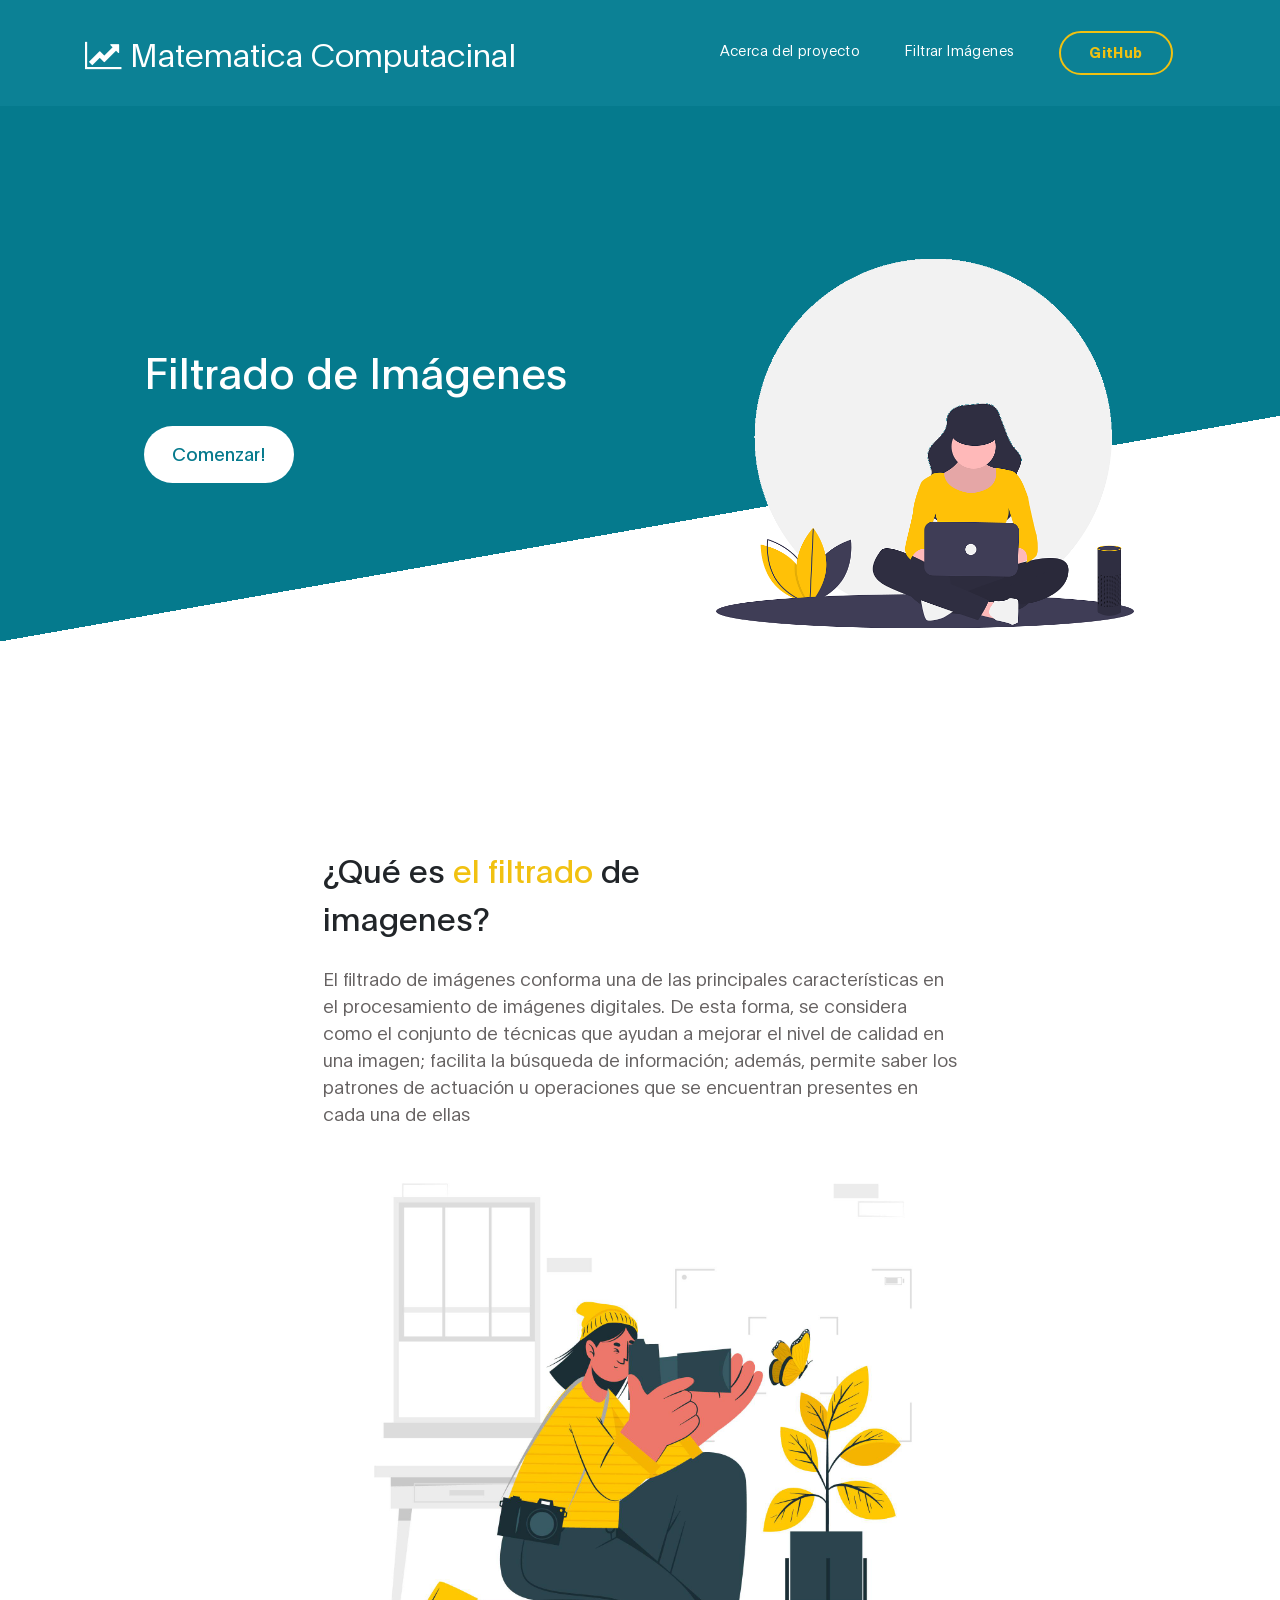
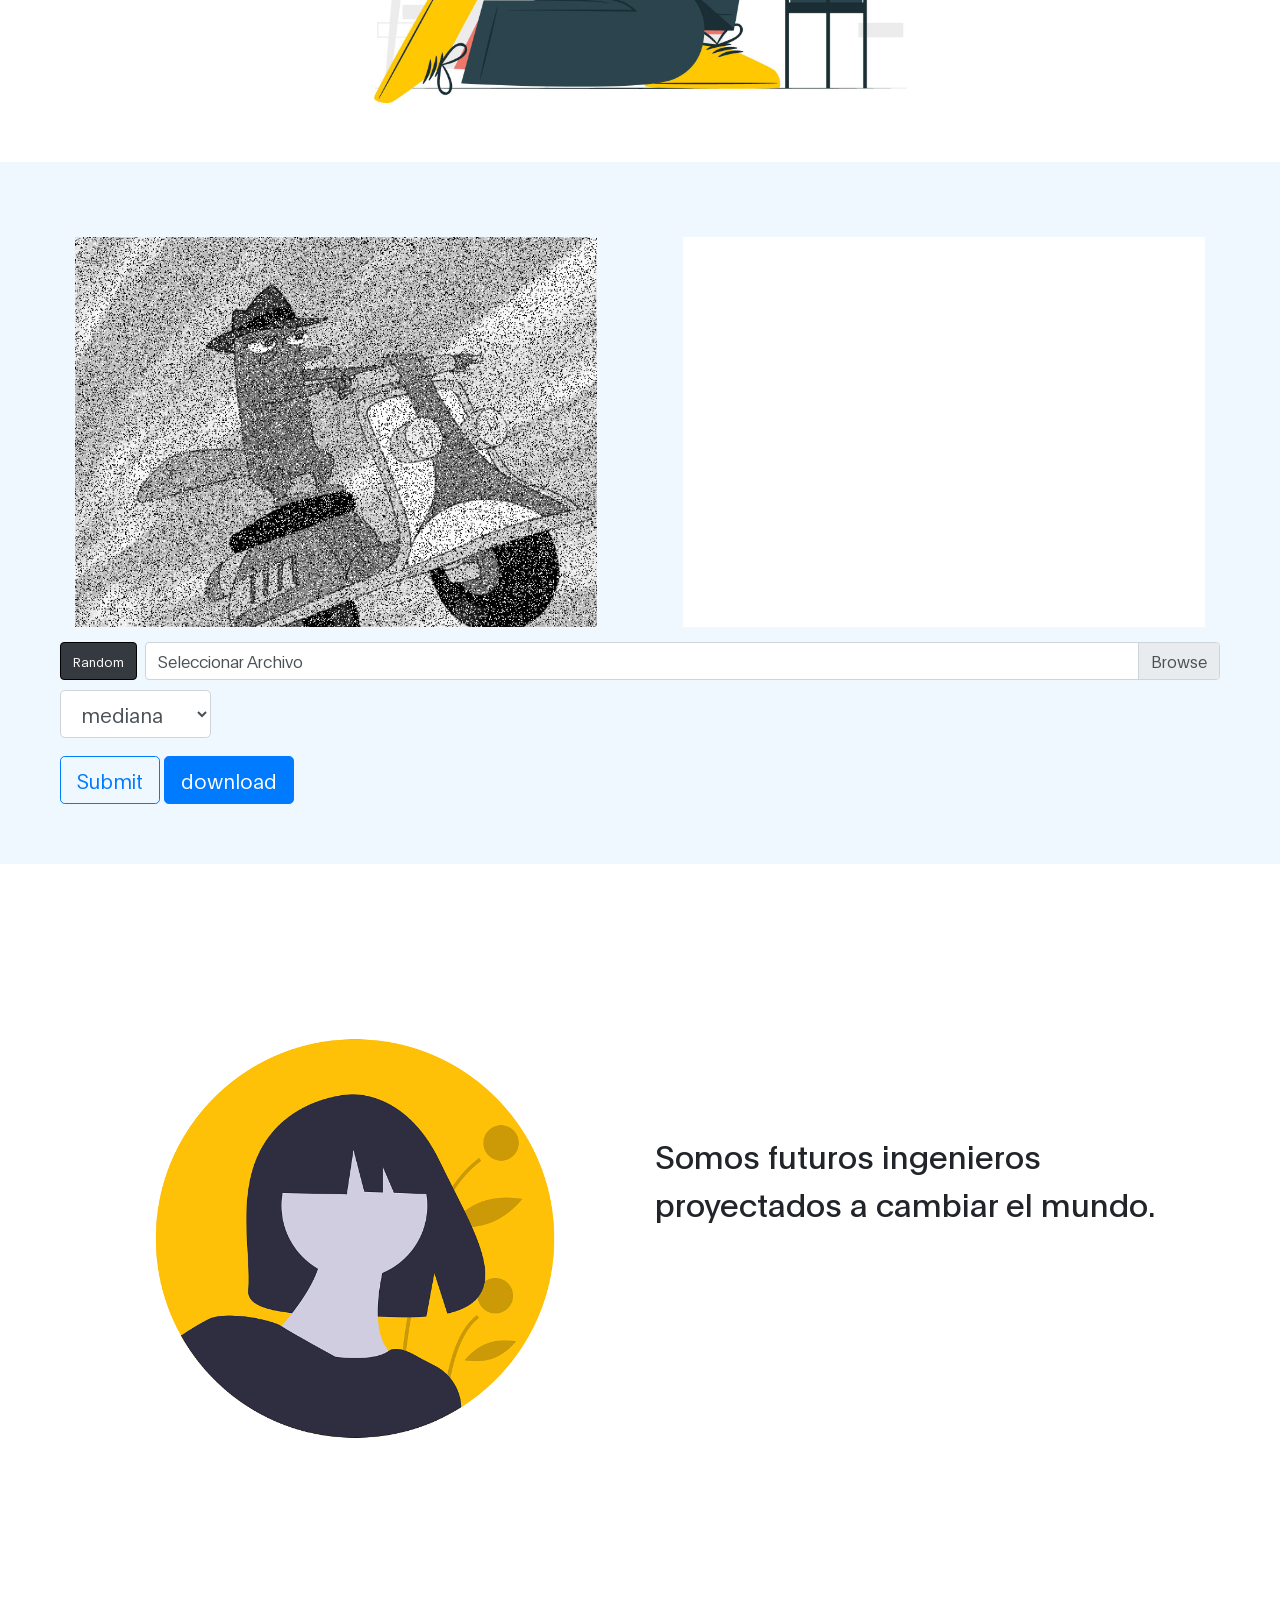
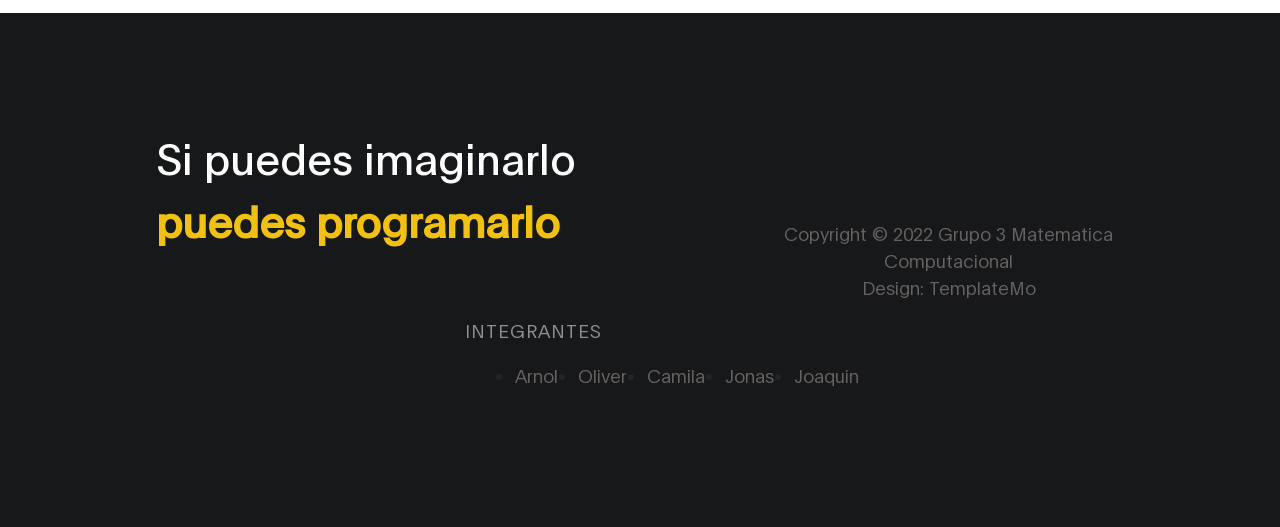
==== commit 6b091317: "solucion a errores de ortografia y filtro sobel agregado" ====
--- a/index.html
+++ b/index.html
@@ -64,7 +64,7 @@
                         </li>
                         <li class="nav-item">
                             <a href="#project" class="nav-link smoothScroll"
-                                >Filtrar Imagenes</a
+                                >Filtrar Imágenes</a
                             >
                         </li>
                         <li class="nav-item">
@@ -91,7 +91,7 @@
                     >
                         <div class="hero-text">
                             <h1 class="text-white" data-aos="fade-up">
-                                Filtrado de Imagenes
+                                Filtrado de Imágenes
                             </h1>
 
                             <a
@@ -128,7 +128,7 @@
                     <div class="col-lg-7 mx-auto col-md-10 col-12">
                         <div class="about-info">
                             <h2 class="mb-4" data-aos="fade-up">
-                                Que es
+                                ¿Qué es
                                 <strong>el filtrado</strong>
                                 de imagenes?
                             </h2>
@@ -197,9 +197,9 @@
                         class="form-control form-control-lg"
                     >
                         <option value="mediana">mediana</option>
-                        <option value="media1/9">media1/9</option>
-                        <option value="media1/16">media1/16</option>
-                        <option value="laplaciano">lapaciano</option>
+                        <option value="media">media</option>
+                        <option value="laplaciano">laplaciano</option>
+                        <option value="sobel">sobel</option>
                     </select>
                 </label>
             </form>
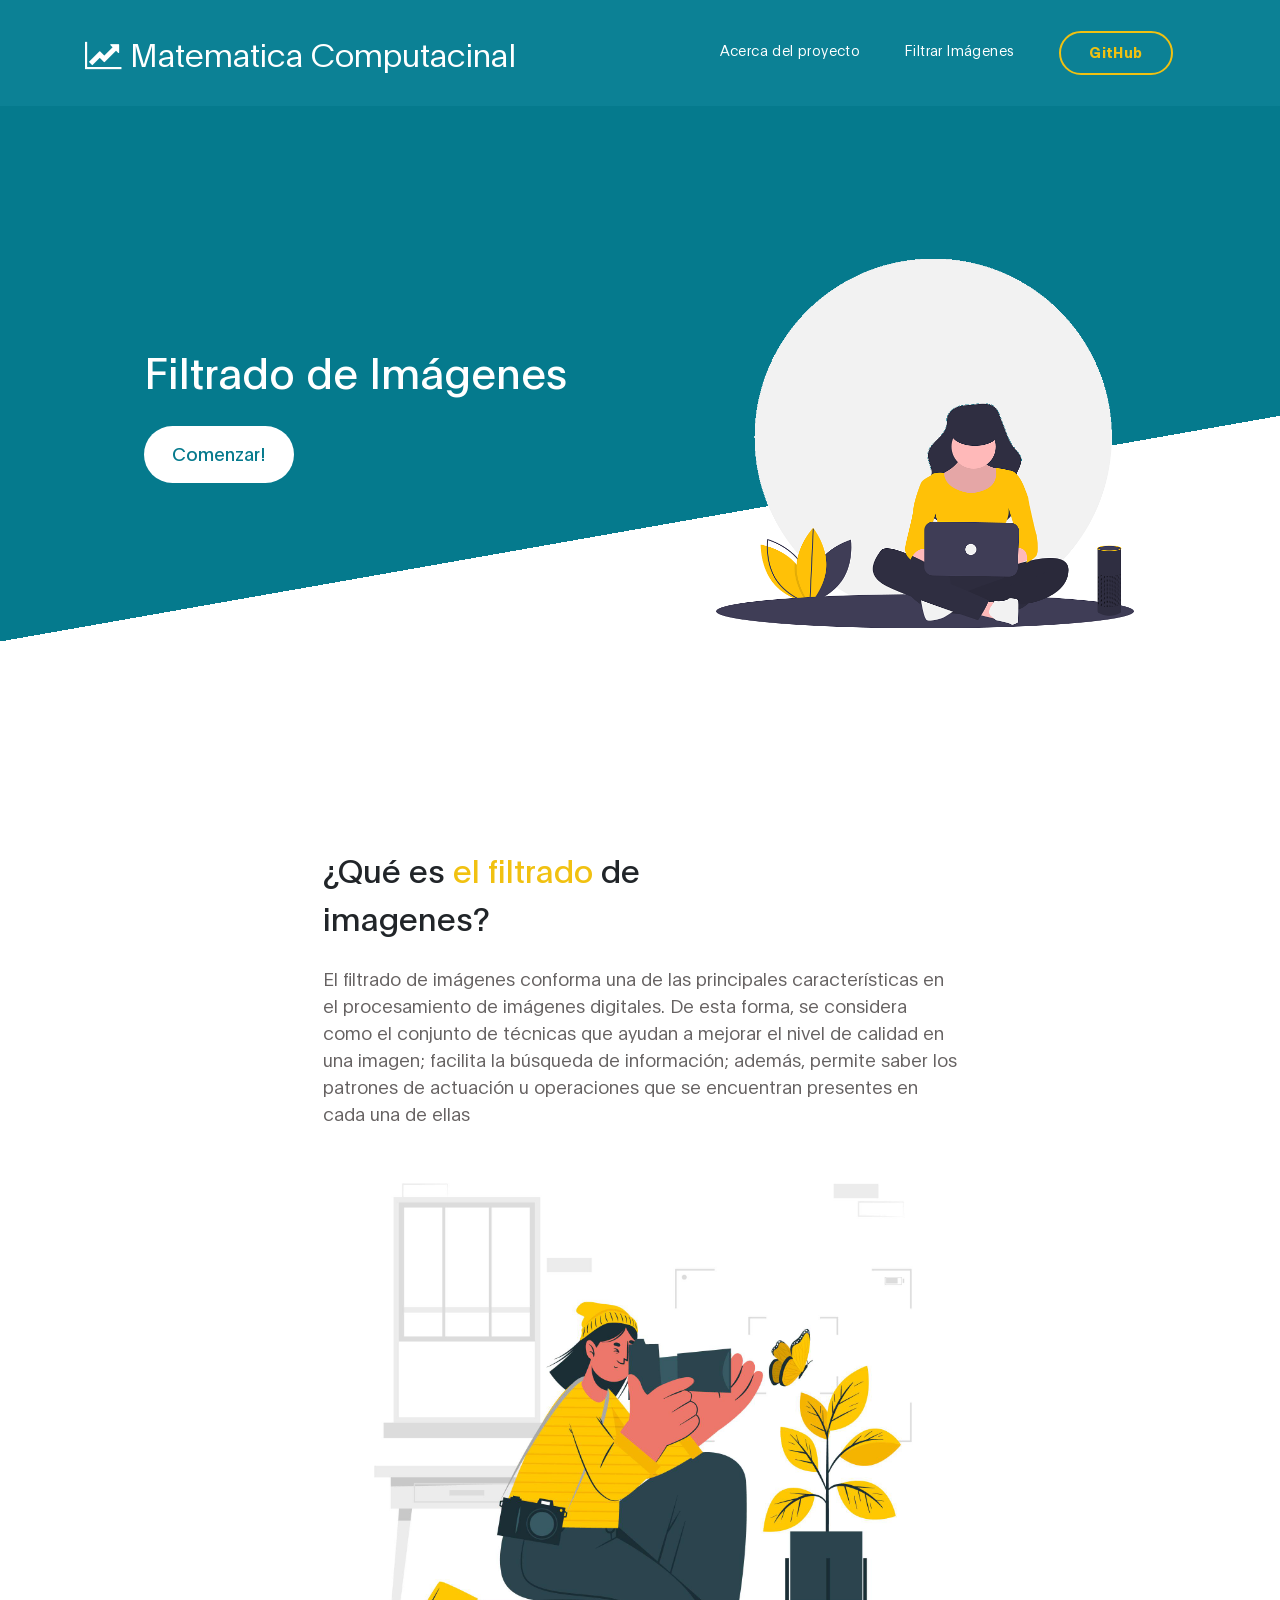
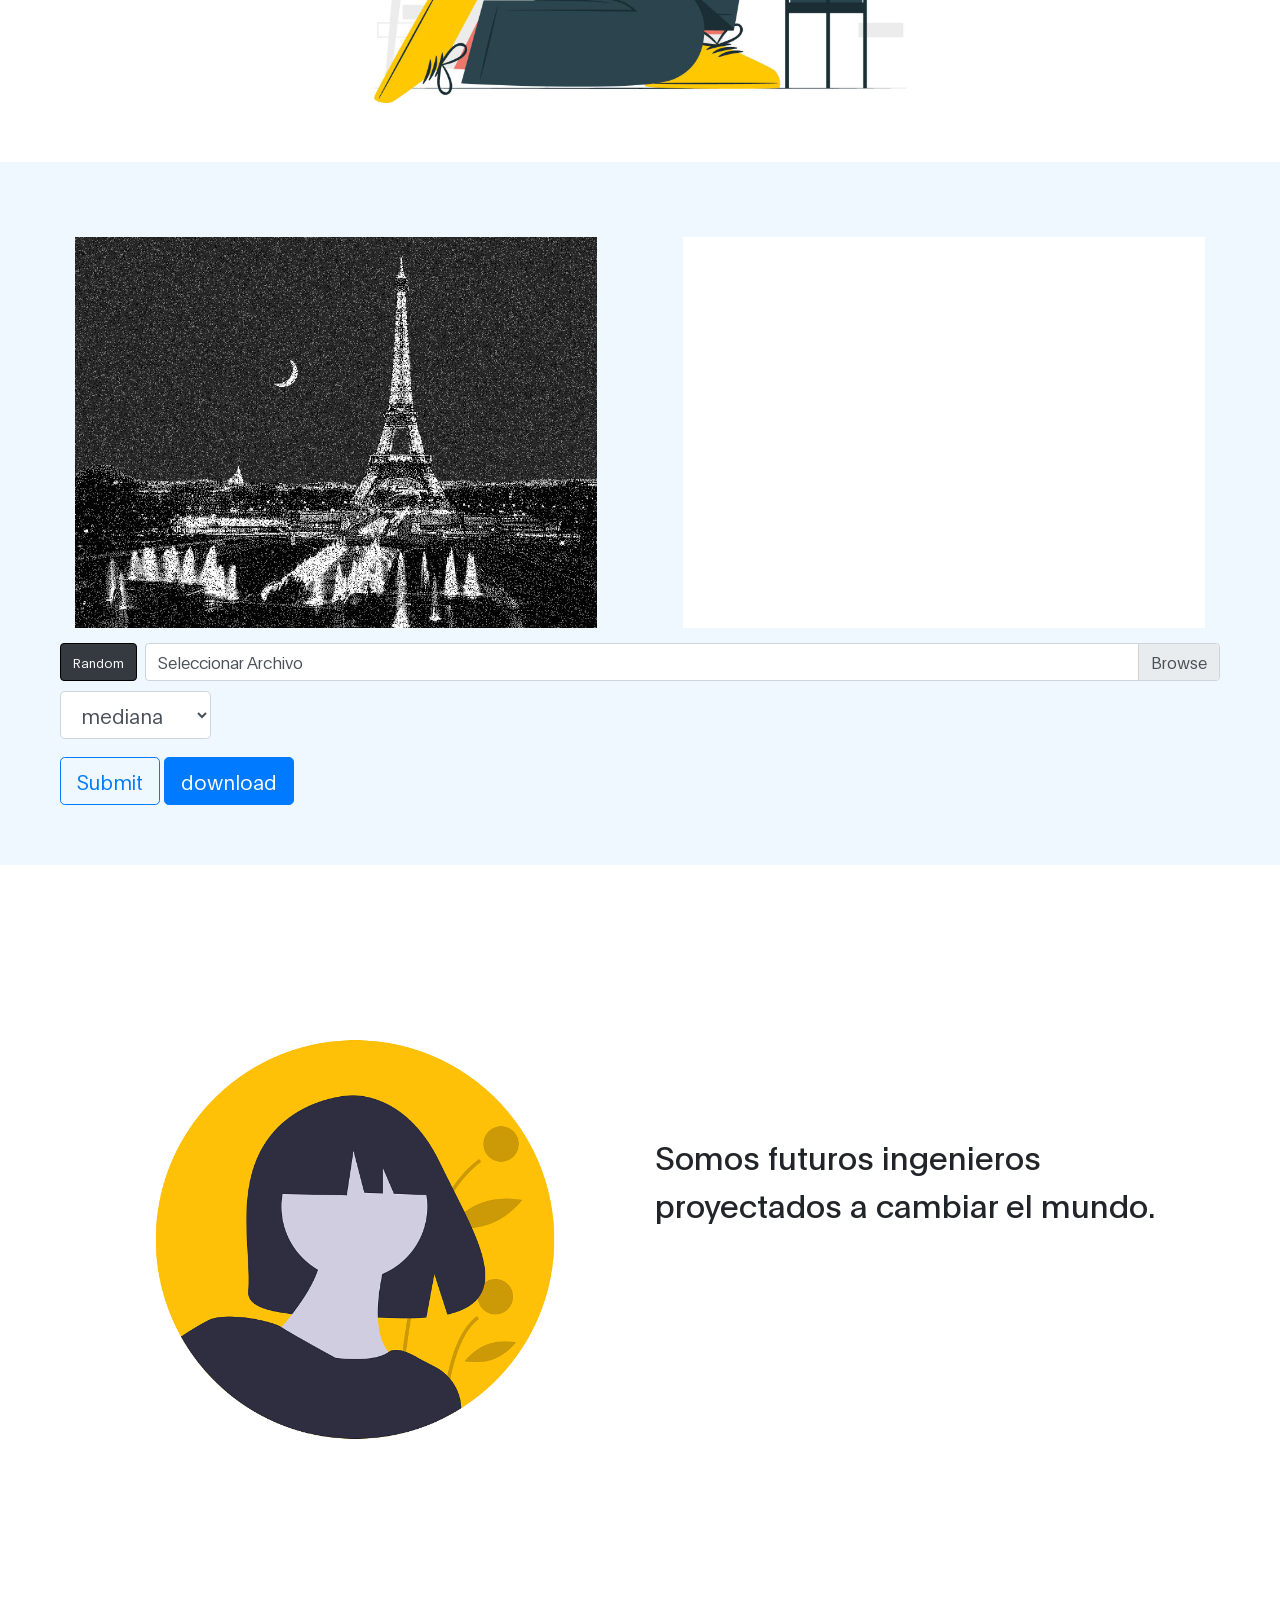
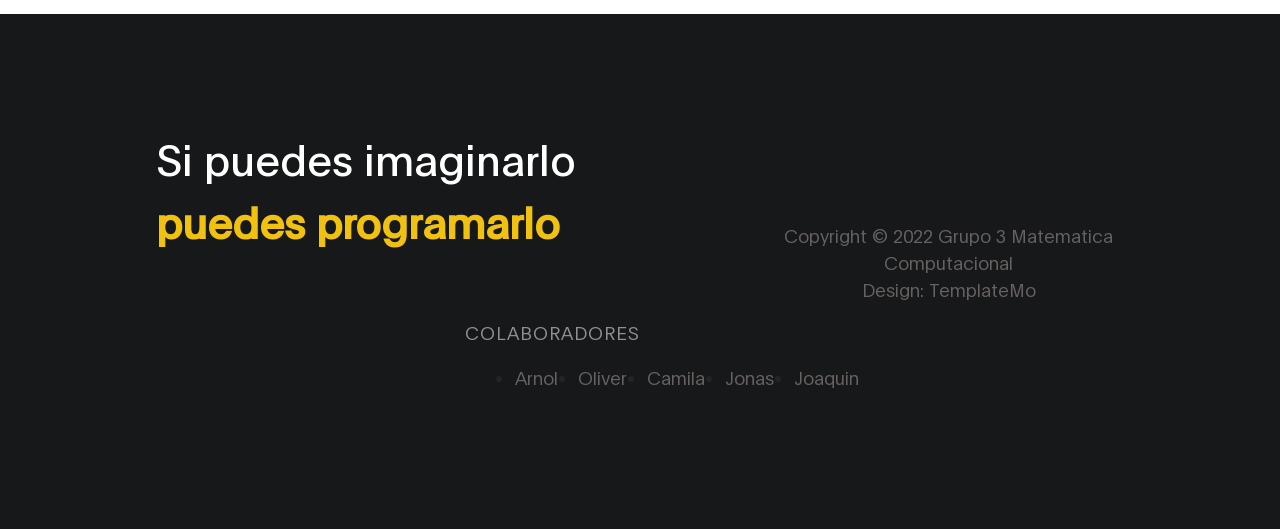
==== commit f7104b6d: "delete unused images" ====
--- a/index.html
+++ b/index.html
@@ -10,9 +10,18 @@
 -->
         <meta charset="UTF-8" />
         <meta http-equiv="X-UA-Compatible" content="IE=Edge" />
-        <meta name="description" content="" />
-        <meta name="keywords" content="" />
-        <meta name="author" content="" />
+        <meta
+            name="description"
+            content="Pagina web para filtrar imagenes con los filtros de media, mediana y laplaciano"
+        />
+        <meta
+            name="keywords"
+            content="filtrado de imagenes, image filtering, laplaciano, filtrado imagenes media, filtrado imagenes, mediana"
+        />
+        <meta
+            name="author"
+            content="Oliver Tuesta, Camila Navinta, Arnol Caceres, Jonas Bendezu, Joaquin Emilio"
+        />
         <meta
             name="viewport"
             content="width=device-width, initial-scale=1, maximum-scale=1"
@@ -24,7 +33,7 @@
         <link rel="stylesheet" href="css/aos.css" />
         <link rel="stylesheet" href="css/owl.carousel.min.css" />
         <link rel="stylesheet" href="css/owl.theme.default.min.css" />
-        <link rel="stylesheet" href="codigo/style.css" />
+        <link rel="stylesheet" href="code/style.css" />
 
         <!-- MAIN CSS -->
         <link rel="stylesheet" href="css/templatemo-digital-trend.css" />
@@ -301,13 +310,17 @@
                         data-aos="fade-up"
                         data-aos-delay="500"
                     >
-                        <h4>Integrantes</h4>
+                        <h4>Colaboradores</h4>
                         <ul id="integrantes">
                             <li>
                                 <p>Arnol</p>
                             </li>
                             <li>
-                                <p>Oliver</p>
+                                <p>
+                                    <a href="https://twitter.com/Oliver_Tuesta"
+                                        >Oliver</a
+                                    >
+                                </p>
                             </li>
 
                             <li>
@@ -326,7 +339,7 @@
         </footer>
 
         <!-- SCRIPTS -->
-        <script src="codigo/app.js"></script>
+        <script src="code/app.js"></script>
         <script src="js/jquery.min.js"></script>
         <script src="js/bootstrap.min.js"></script>
         <script src="js/aos.js"></script>
--- a/code/style.css
+++ b/code/style.css
@@ -0,0 +1,65 @@
+#project {
+    padding: 60px;
+}
+
+#filtro {
+    margin: 10px 0;
+}
+
+#image_picker {
+    display: flex;
+    flex-direction: row-reverse;
+    justify-content: space-between;
+}
+
+#image_picker button {
+    height: 38px;
+    font-size: 0.8em;
+    margin-right: 8px;
+    border-color: black;
+}
+
+#imagen_filtrada,
+#imagen_original {
+    background-color: White;
+}
+
+.imagenes {
+    text-align: center;
+    display: flex;
+    flex-direction: row-reverse;
+    justify-content: space-between;
+}
+.imagenes canvas {
+    margin: 15px;
+    width: 45%;
+}
+
+#integrantes {
+    display: flex;
+    flex-direction: row;
+}
+
+#integrantes p {
+    width: max-content;
+}
+
+@media (max-width: 880px) {
+    #matematica_computacional {
+        font-size: 1em;
+    }
+    .imagenes {
+        flex-direction: column-reverse;
+    }
+    .imagenes canvas {
+        width: 100%;
+    }
+
+    #integrantes {
+        flex-direction: column;
+    }
+}
+
+#image_input {
+    margin: 10px;
+}
